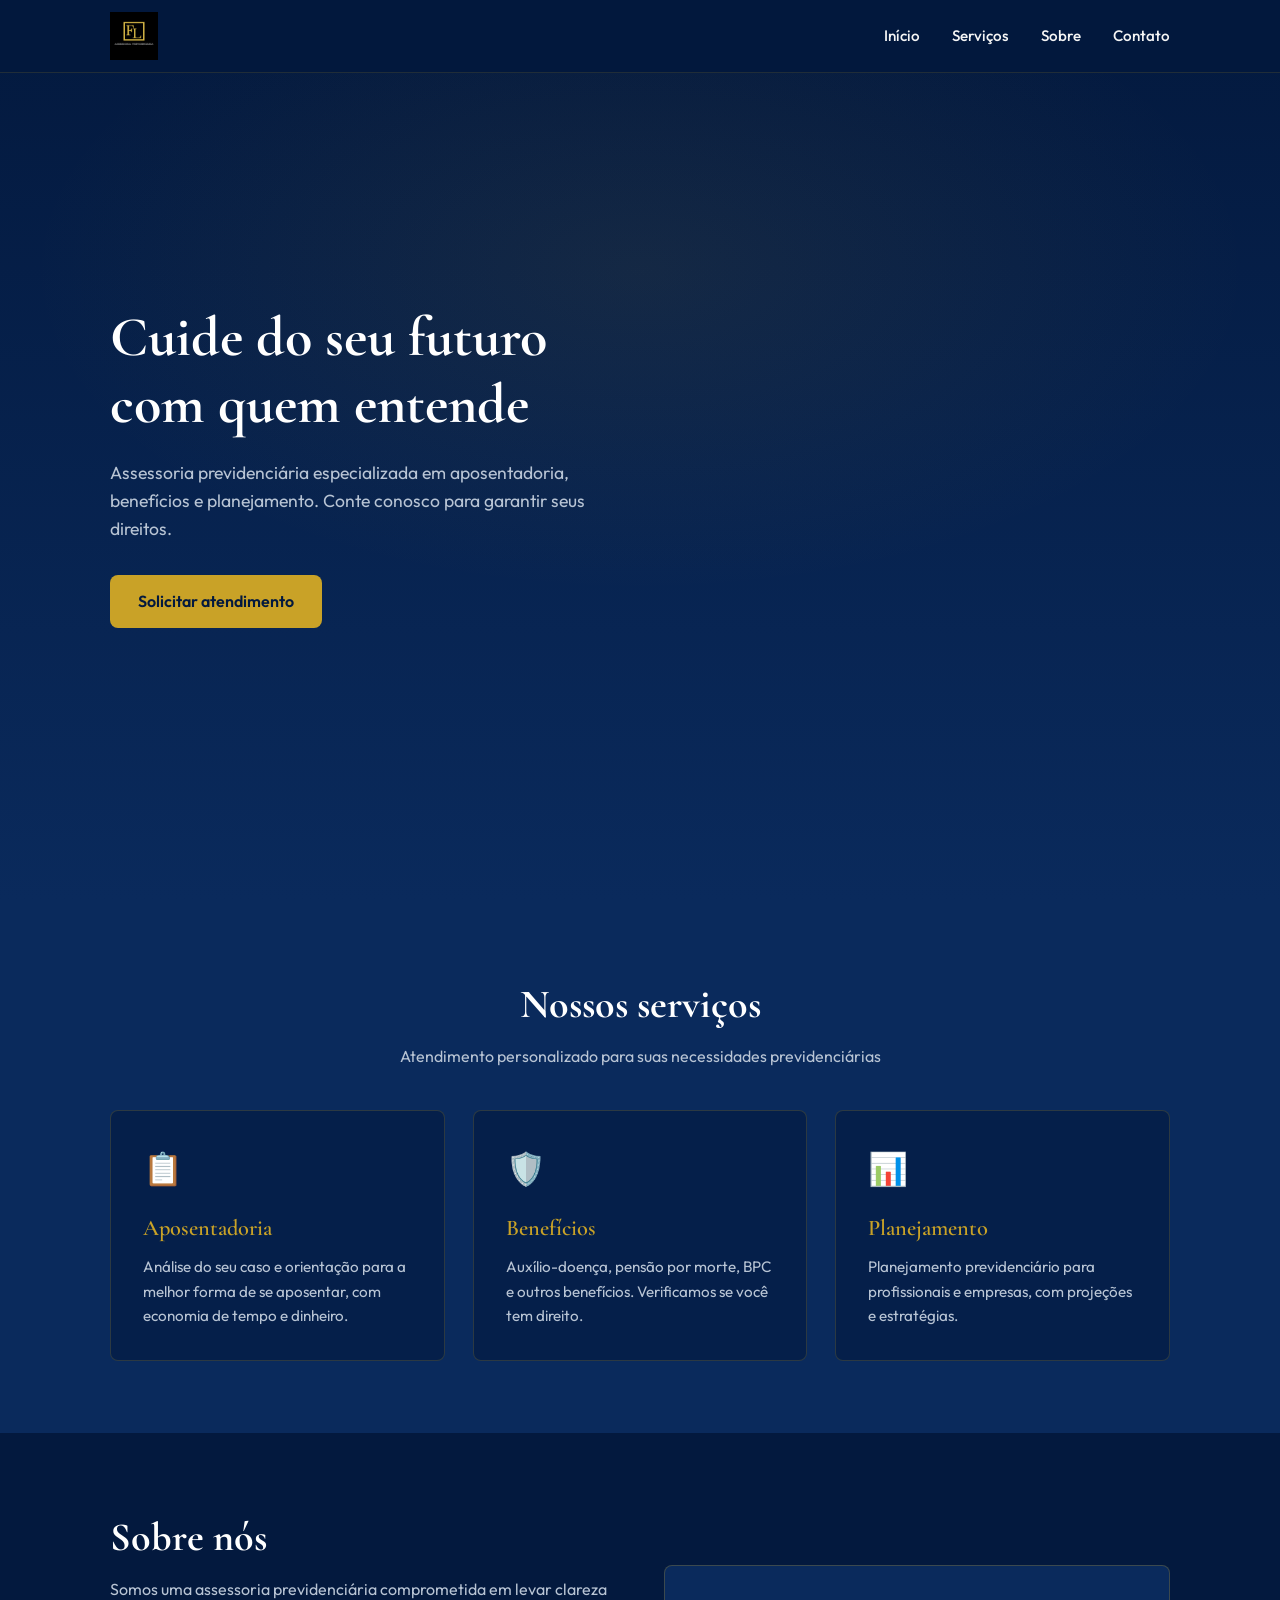
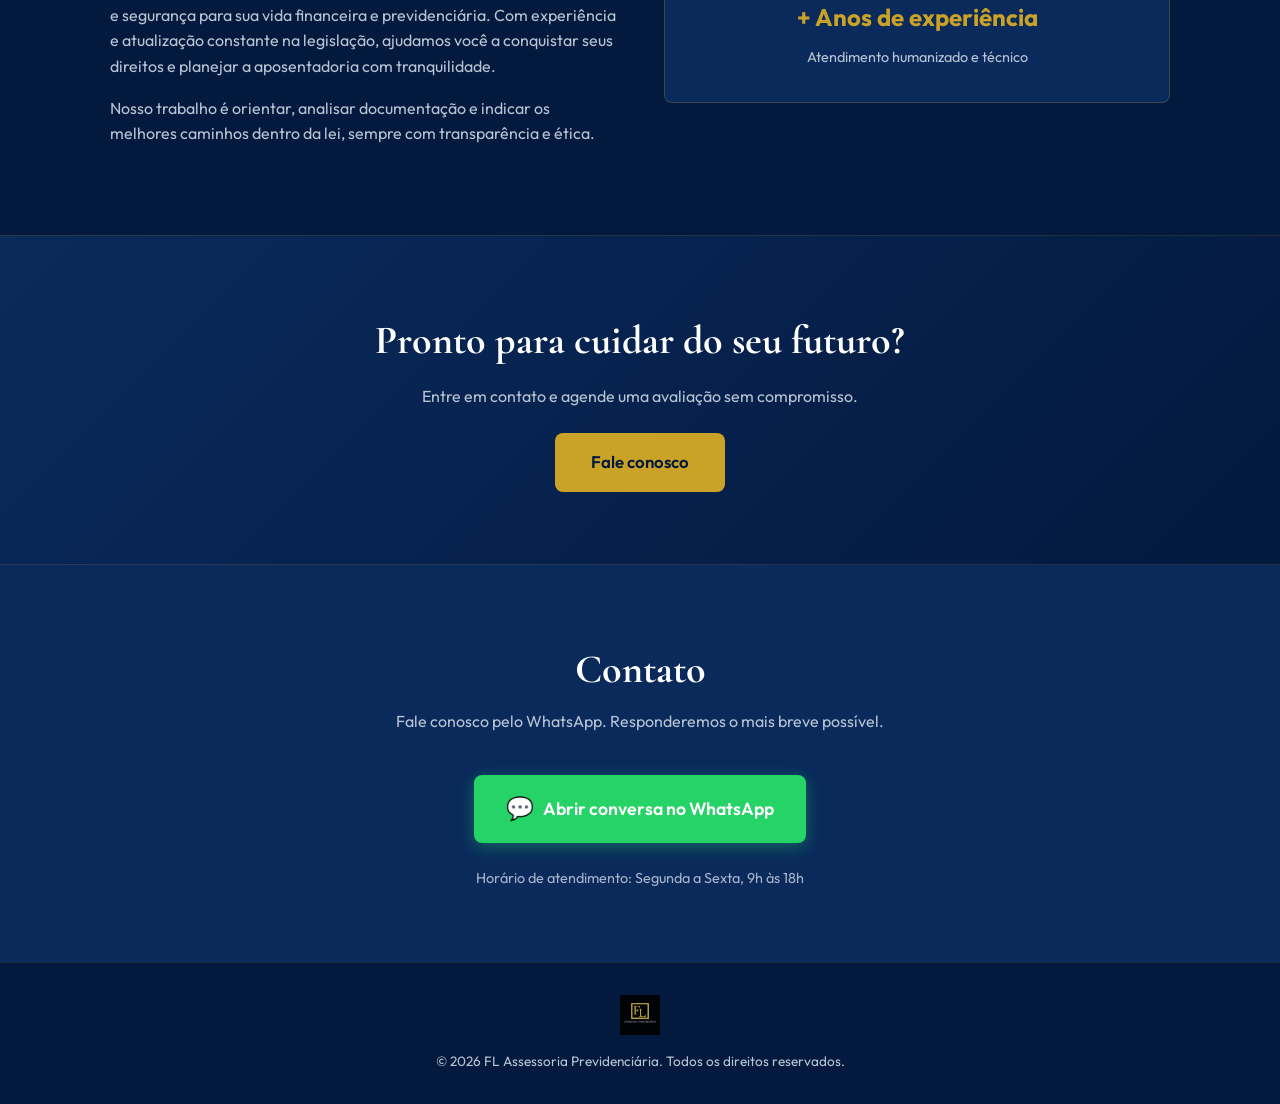
==== index.html @ 735f9020 "Adicionando o telefone" ====
<!DOCTYPE html>
<html lang="pt-BR">
<head>
  <meta charset="UTF-8">
  <meta name="viewport" content="width=device-width, initial-scale=1.0">
  <title>FL Assessoria Previdenciária | Sua segurança no futuro</title>
  <meta name="description" content="Assessoria previdenciária especializada. Aposentadoria, benefícios e planejamento para seu futuro.">
  <link rel="preconnect" href="https://fonts.googleapis.com">
  <link rel="preconnect" href="https://fonts.gstatic.com" crossorigin>
  <link href="https://fonts.googleapis.com/css2?family=Cormorant+Garamond:ital,wght@0,400;0,600;0,700;1,400&family=Outfit:wght@300;400;500;600&display=swap" rel="stylesheet">
  <link rel="stylesheet" href="styles.css">
</head>
<body>
  <header class="header">
    <div class="container header-inner">
      <a href="#" class="logo">
        <img src="assets/logo.png" alt="FL Assessoria Previdenciária" width="140" height="60">
      </a>
      <button class="menu-toggle" id="menuToggle" aria-label="Abrir menu">
        <span></span>
        <span></span>
        <span></span>
      </button>
      <nav class="nav" id="nav">
        <ul>
          <li><a href="#inicio">Início</a></li>
          <li><a href="#servicos">Serviços</a></li>
          <li><a href="#sobre">Sobre</a></li>
          <li><a href="#contato">Contato</a></li>
        </ul>
      </nav>
    </div>
  </header>

  <main>
    <section id="inicio" class="hero">
      <div class="hero-bg"></div>
      <div class="container hero-inner">
        <h1 class="hero-title">Cuide do seu futuro com quem entende</h1>
        <p class="hero-text">Assessoria previdenciária especializada em aposentadoria, benefícios e planejamento. Conte conosco para garantir seus direitos.</p>
        <a href="https://wa.me/5511916993650?text=Olá! Gostaria de mais informações sobre a assessoria previdenciária." class="btn btn-primary" target="_blank" rel="noopener noreferrer">Solicitar atendimento</a>
      </div>
    </section>

    <section id="servicos" class="section services">
      <div class="container">
        <h2 class="section-title">Nossos serviços</h2>
        <p class="section-subtitle">Atendimento personalizado para suas necessidades previdenciárias</p>
        <ul class="services-grid">
          <li class="service-card">
            <span class="service-icon">📋</span>
            <h3>Aposentadoria</h3>
            <p>Análise do seu caso e orientação para a melhor forma de se aposentar, com economia de tempo e dinheiro.</p>
          </li>
          <li class="service-card">
            <span class="service-icon">🛡️</span>
            <h3>Benefícios</h3>
            <p>Auxílio-doença, pensão por morte, BPC e outros benefícios. Verificamos se você tem direito.</p>
          </li>
          <li class="service-card">
            <span class="service-icon">📊</span>
            <h3>Planejamento</h3>
            <p>Planejamento previdenciário para profissionais e empresas, com projeções e estratégias.</p>
          </li>
        </ul>
      </div>
    </section>

    <section id="sobre" class="section about">
      <div class="container about-inner">
        <div class="about-content">
          <h2 class="section-title">Sobre nós</h2>
          <p>Somos uma assessoria previdenciária comprometida em levar clareza e segurança para sua vida financeira e previdenciária. Com experiência e atualização constante na legislação, ajudamos você a conquistar seus direitos e planejar a aposentadoria com tranquilidade.</p>
          <p>Nosso trabalho é orientar, analisar documentação e indicar os melhores caminhos dentro da lei, sempre com transparência e ética.</p>
        </div>
        <div class="about-visual">
          <div class="about-card">
            <strong>+ Anos de experiência</strong>
            <span>Atendimento humanizado e técnico</span>
          </div>
        </div>
      </div>
    </section>

    <section class="section cta">
      <div class="container">
        <h2 class="section-title cta-title">Pronto para cuidar do seu futuro?</h2>
        <p class="cta-text">Entre em contato e agende uma avaliação sem compromisso.</p>
        <a href="https://wa.me/5511916993650?text=Olá! Gostaria de mais informações sobre a assessoria previdenciária." class="btn btn-primary btn-large" target="_blank" rel="noopener noreferrer">Fale conosco</a>
      </div>
    </section>

    <section id="contato" class="section contact">
      <div class="container">
        <h2 class="section-title">Contato</h2>
        <p class="section-subtitle">Fale conosco pelo WhatsApp. Responderemos o mais breve possível.</p>
        <div class="contact-whatsapp">
          <a href="https://wa.me/5511916993650?text=Olá! Gostaria de mais informações sobre a assessoria previdenciária." class="btn btn-whatsapp" target="_blank" rel="noopener noreferrer">
            <span class="btn-whatsapp-icon">💬</span>
            Abrir conversa no WhatsApp
          </a>
          <p class="contact-note">Horário de atendimento: Segunda a Sexta, 9h às 18h</p>
        </div>
      </div>
    </section>
  </main>

  <footer class="footer">
    <div class="container">
      <div class="footer-logo">
        <img src="assets/logo.png" alt="FL Assessoria Previdenciária" width="100" height="44">
      </div>
      <p class="footer-copy">© 2026 FL Assessoria Previdenciária. Todos os direitos reservados.</p>
    </div>
  </footer>

  <script src="script.js"></script>
</body>
</html>
---- styles.css ----
/* ===== Variáveis e base ===== */
:root {
  --base: #03193E;
  --base-light: #0a2a5c;
  --accent: #c9a227;
  --accent-light: #e0b83d;
  --accent-dark: #a6851f;
  --text: #f5f5f5;
  --text-muted: #b8c4d4;
  --white: #ffffff;
  --radius: 8px;
  --shadow: 0 4px 24px rgba(0, 0, 0, 0.25);
  --transition: 0.25s ease;
}

*,
*::before,
*::after {
  box-sizing: border-box;
  margin: 0;
  padding: 0;
}

html {
  scroll-behavior: smooth;
}

body {
  font-family: 'Outfit', sans-serif;
  background-color: var(--base);
  color: var(--text);
  line-height: 1.6;
  min-height: 100vh;
  overflow-x: hidden;
}

img {
  max-width: 100%;
  height: auto;
  display: block;
}

a {
  color: var(--accent);
  text-decoration: none;
  transition: color var(--transition);
}

a:hover {
  color: var(--accent-light);
}

.container {
  width: 100%;
  max-width: 1100px;
  margin: 0 auto;
  padding: 0 1.25rem;
}

/* ===== Header ===== */
.header {
  position: fixed;
  top: 0;
  left: 0;
  right: 0;
  z-index: 100;
  background: rgba(3, 25, 62, 0.95);
  backdrop-filter: blur(10px);
  border-bottom: 1px solid rgba(201, 162, 39, 0.15);
  transition: background var(--transition);
}

.header-inner {
  display: flex;
  align-items: center;
  justify-content: space-between;
  min-height: 72px;
}

.logo img {
  height: 48px;
  width: auto;
}

.nav ul {
  list-style: none;
  display: flex;
  gap: 2rem;
}

.nav a {
  color: var(--text);
  font-weight: 500;
  font-size: 0.95rem;
}

.nav a:hover {
  color: var(--accent);
}

.menu-toggle {
  display: none;
  flex-direction: column;
  gap: 6px;
  background: none;
  border: none;
  cursor: pointer;
  padding: 8px;
  color: var(--text);
}

.menu-toggle span {
  width: 24px;
  height: 2px;
  background: currentColor;
  border-radius: 2px;
  transition: var(--transition);
}

/* ===== Hero ===== */
.hero {
  position: relative;
  min-height: 100vh;
  display: flex;
  align-items: center;
  padding: 6rem 0 4rem;
}

.hero-bg {
  position: absolute;
  inset: 0;
  background: radial-gradient(ellipse 80% 60% at 50% 30%, rgba(201, 162, 39, 0.08) 0%, transparent 60%),
              linear-gradient(180deg, var(--base) 0%, var(--base-light) 100%);
  pointer-events: none;
}

.hero-inner {
  position: relative;
  z-index: 1;
}

.hero-title {
  font-family: 'Cormorant Garamond', serif;
  font-size: clamp(2.25rem, 5vw, 3.5rem);
  font-weight: 700;
  line-height: 1.2;
  margin-bottom: 1.25rem;
  max-width: 18ch;
  color: var(--white);
}

.hero-text {
  font-size: 1.1rem;
  color: var(--text-muted);
  max-width: 42ch;
  margin-bottom: 2rem;
}

/* ===== Botões ===== */
.btn {
  display: inline-block;
  padding: 0.85rem 1.75rem;
  font-family: inherit;
  font-size: 1rem;
  font-weight: 600;
  text-align: center;
  border: none;
  border-radius: var(--radius);
  cursor: pointer;
  transition: background var(--transition), transform 0.15s ease;
}

.btn:hover {
  transform: translateY(-2px);
}

.btn-primary {
  background: var(--accent);
  color: var(--base);
}

.btn-primary:hover {
  background: var(--accent-light);
  color: var(--base);
}

.btn-large {
  padding: 1rem 2.25rem;
  font-size: 1.05rem;
}

/* ===== Seções genéricas ===== */
.section {
  padding: 4.5rem 0;
}

.section-title {
  font-family: 'Cormorant Garamond', serif;
  font-size: clamp(1.75rem, 3.5vw, 2.5rem);
  font-weight: 700;
  color: var(--white);
  margin-bottom: 0.5rem;
  text-align: center;
}

.section-subtitle {
  text-align: center;
  color: var(--text-muted);
  margin-bottom: 2.5rem;
  max-width: 50ch;
  margin-left: auto;
  margin-right: auto;
}

/* ===== Serviços ===== */
.services {
  background: var(--base-light);
}

.services-grid {
  list-style: none;
  display: grid;
  grid-template-columns: repeat(auto-fit, minmax(280px, 1fr));
  gap: 1.75rem;
}

.service-card {
  background: rgba(3, 25, 62, 0.6);
  border: 1px solid rgba(201, 162, 39, 0.2);
  border-radius: var(--radius);
  padding: 2rem;
  transition: border-color var(--transition), box-shadow var(--transition);
}

.service-card:hover {
  border-color: rgba(201, 162, 39, 0.45);
  box-shadow: var(--shadow);
}

.service-icon {
  font-size: 2rem;
  display: block;
  margin-bottom: 1rem;
}

.service-card h3 {
  font-family: 'Cormorant Garamond', serif;
  font-size: 1.4rem;
  font-weight: 600;
  color: var(--accent);
  margin-bottom: 0.6rem;
}

.service-card p {
  color: var(--text-muted);
  font-size: 0.95rem;
}

/* ===== Sobre ===== */
.about {
  background: var(--base);
}

.about-inner {
  display: grid;
  grid-template-columns: 1fr 1fr;
  gap: 3rem;
  align-items: center;
}

.about-content .section-title {
  text-align: left;
}

.about-content p {
  color: var(--text-muted);
  margin-bottom: 1rem;
}

.about-card {
  background: var(--base-light);
  border: 1px solid rgba(201, 162, 39, 0.25);
  border-radius: var(--radius);
  padding: 2rem;
  text-align: center;
}

.about-card strong {
  display: block;
  font-size: 1.5rem;
  color: var(--accent);
  margin-bottom: 0.5rem;
}

.about-card span {
  color: var(--text-muted);
  font-size: 0.9rem;
}

/* ===== CTA ===== */
.cta {
  background: linear-gradient(135deg, var(--base-light) 0%, var(--base) 100%);
  border-top: 1px solid rgba(201, 162, 39, 0.15);
  border-bottom: 1px solid rgba(201, 162, 39, 0.15);
}

.cta-title {
  margin-bottom: 0.75rem;
}

.cta-text {
  color: var(--text-muted);
  text-align: center;
  margin-bottom: 1.5rem;
}

.cta .btn {
  display: block;
  margin: 0 auto;
  width: fit-content;
}

/* ===== Contato ===== */
.contact {
  background: var(--base-light);
}

.contact-whatsapp {
  text-align: center;
  max-width: 420px;
  margin: 0 auto;
}

.btn-whatsapp {
  display: inline-flex;
  align-items: center;
  justify-content: center;
  gap: 0.6rem;
  background: #25d366;
  color: #fff !important;
  padding: 1rem 2rem;
  font-size: 1.1rem;
  border-radius: var(--radius);
  box-shadow: 0 4px 16px rgba(37, 211, 102, 0.35);
  transition: background var(--transition), transform 0.15s ease, box-shadow var(--transition);
}

.btn-whatsapp:hover {
  background: #20bd5a;
  transform: translateY(-2px);
  box-shadow: 0 6px 24px rgba(37, 211, 102, 0.4);
  color: #fff;
}

.btn-whatsapp-icon {
  font-size: 1.4rem;
}

.contact-note {
  font-size: 0.9rem;
  color: var(--text-muted);
  margin-top: 1.5rem;
  opacity: 0.9;
}

/* ===== Footer ===== */
.footer {
  background: var(--base);
  padding: 2rem 0;
  border-top: 1px solid rgba(201, 162, 39, 0.15);
  text-align: center;
}

.footer-logo img {
  height: 40px;
  width: auto;
  margin: 0 auto 1rem;
  opacity: 0.9;
}

.footer-copy {
  font-size: 0.85rem;
  color: var(--text-muted);
}

/* ===== Responsivo ===== */
@media (max-width: 768px) {
  .menu-toggle {
    display: flex;
  }

  .nav {
    position: fixed;
    top: 72px;
    left: 0;
    right: 0;
    background: rgba(3, 25, 62, 0.98);
    border-bottom: 1px solid rgba(201, 162, 39, 0.2);
    padding: 1.5rem;
    transform: translateY(-100%);
    opacity: 0;
    visibility: hidden;
    transition: transform var(--transition), opacity var(--transition), visibility var(--transition);
  }

  .nav.is-open {
    transform: translateY(0);
    opacity: 1;
    visibility: visible;
  }

  .nav ul {
    flex-direction: column;
    gap: 0;
  }

  .nav li {
    border-bottom: 1px solid rgba(255, 255, 255, 0.06);
  }

  .nav a {
    display: block;
    padding: 1rem 0;
  }

  .about-inner {
    grid-template-columns: 1fr;
  }

  .about-content .section-title {
    text-align: center;
  }
}

@media (max-width: 480px) {
  .hero {
    padding: 5rem 0 3rem;
  }

  .section {
    padding: 3rem 0;
  }

  .services-grid {
    grid-template-columns: 1fr;
  }
}
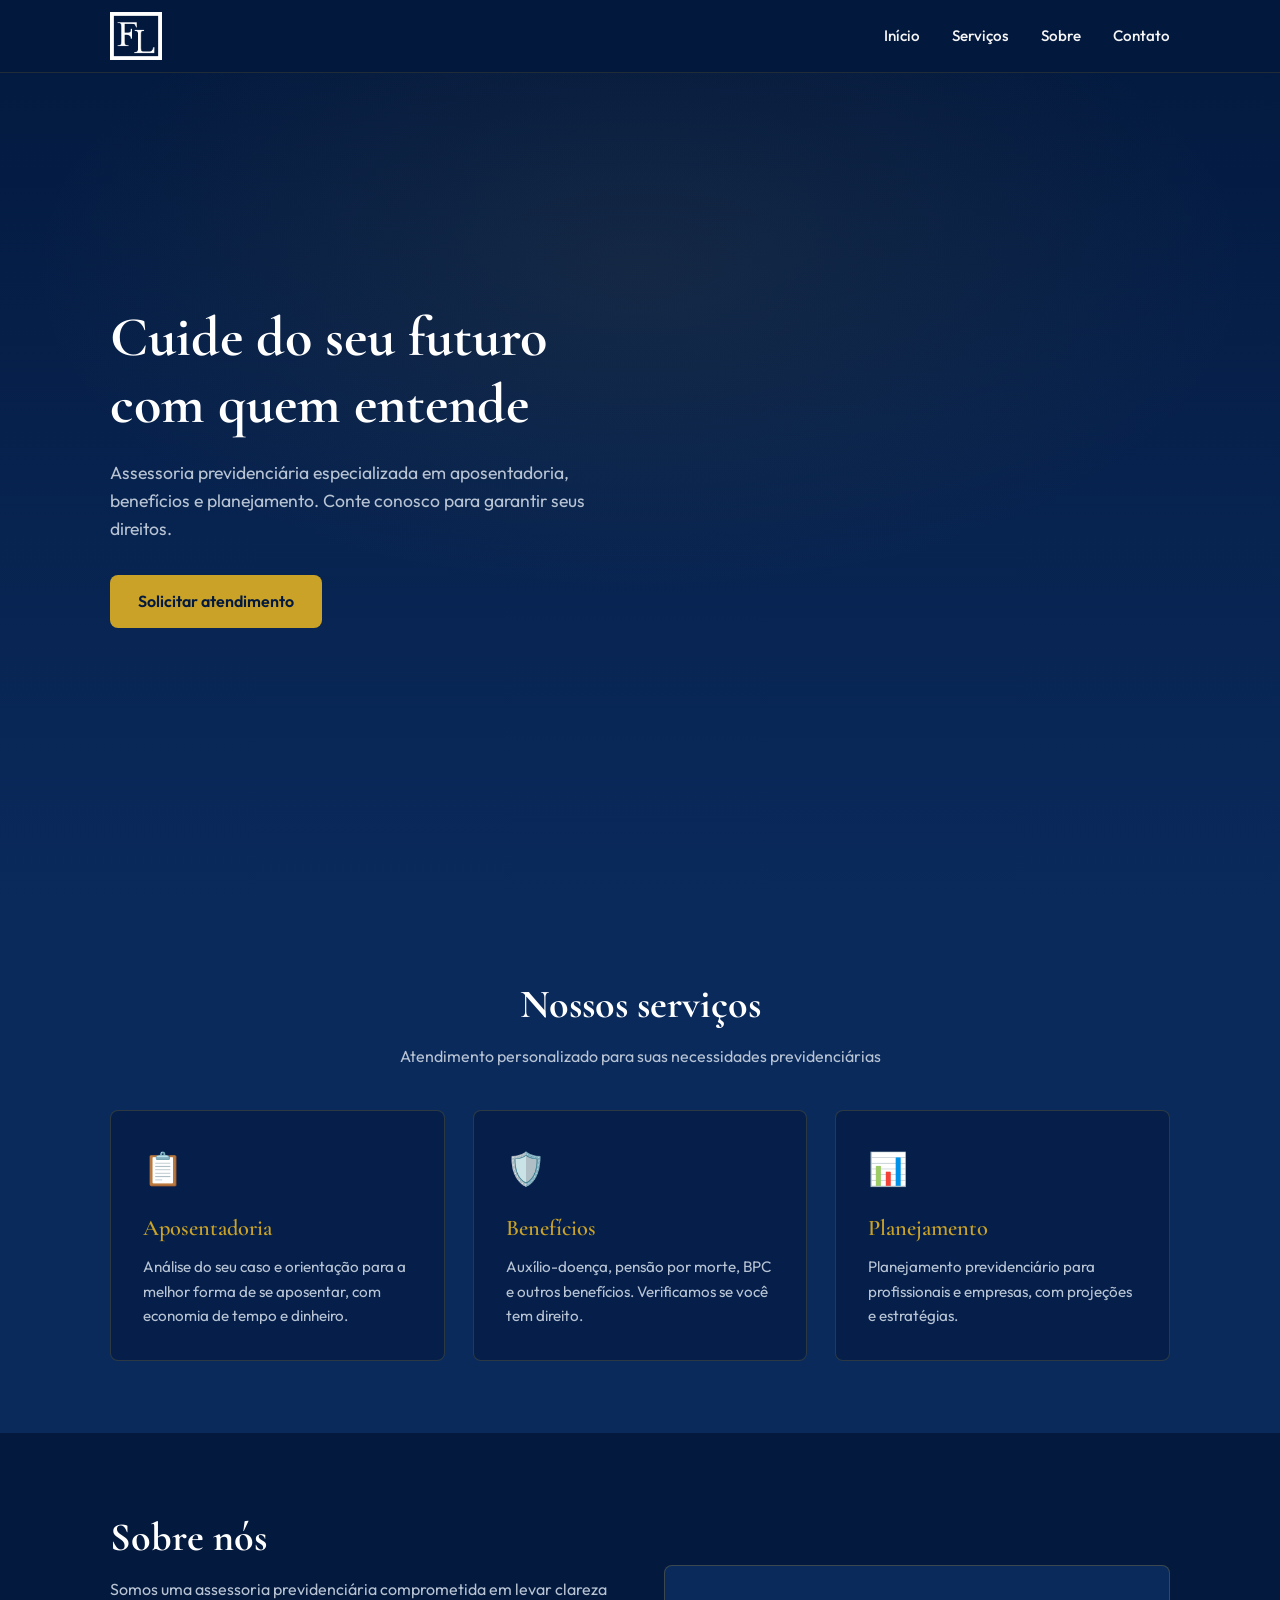
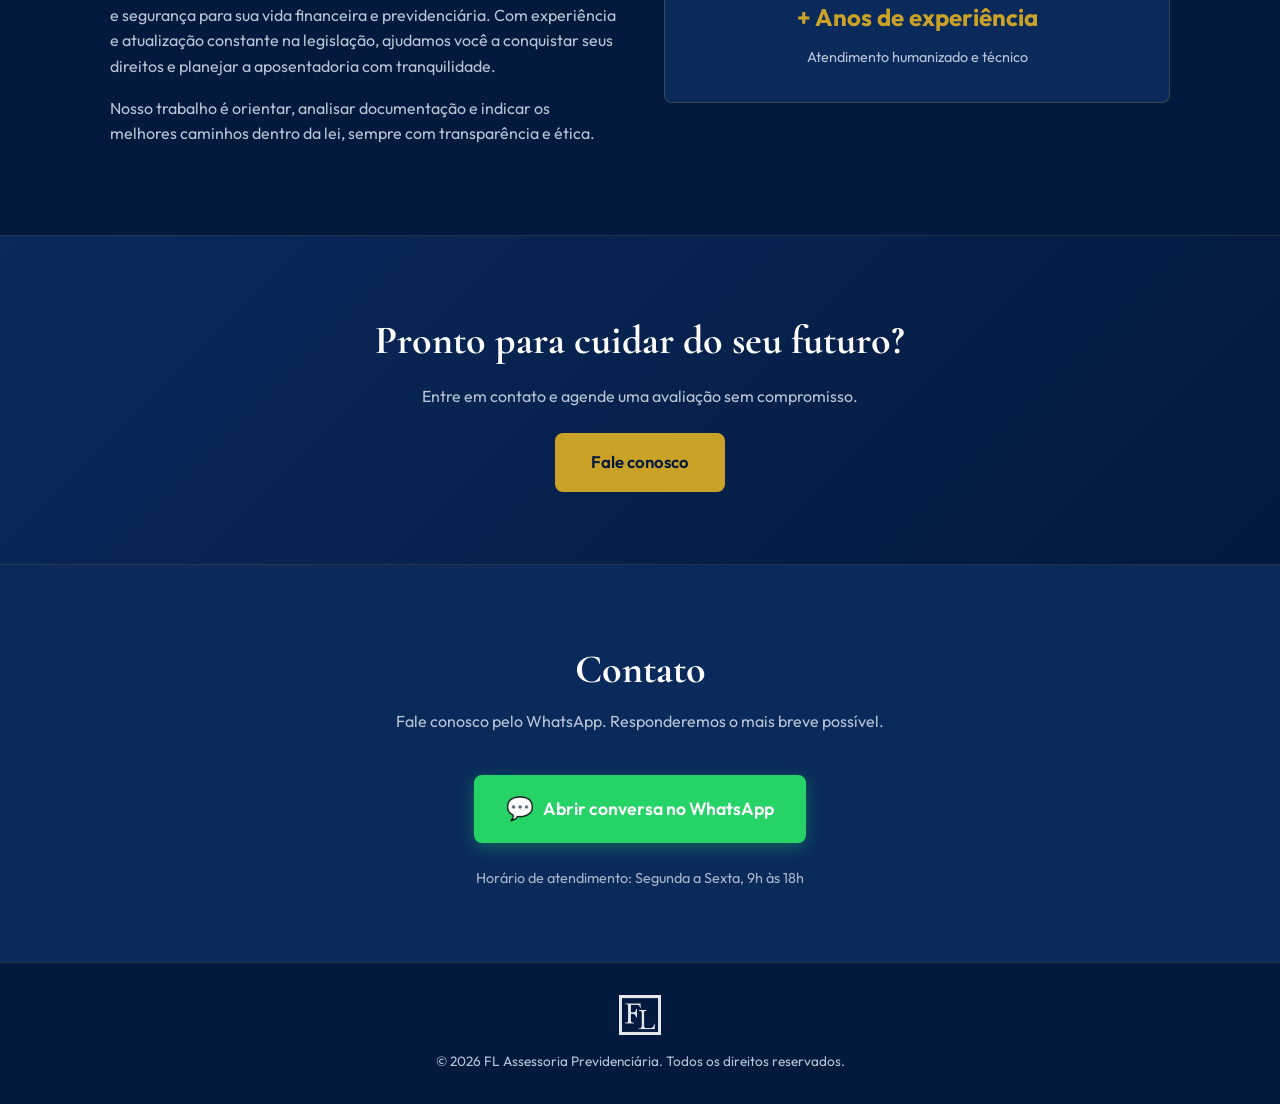
==== commit 8b432995: "Ajuste nome logo" ====
--- a/index.html
+++ b/index.html
@@ -14,7 +14,7 @@
   <header class="header">
     <div class="container header-inner">
       <a href="#" class="logo">
-        <img src="assets/logo.png" alt="FL Assessoria Previdenciária" width="140" height="60">
+        <img src="assets/logo_branca.png" alt="FL Assessoria Previdenciária" width="140" height="60">
       </a>
       <button class="menu-toggle" id="menuToggle" aria-label="Abrir menu">
         <span></span>
@@ -108,7 +108,7 @@
   <footer class="footer">
     <div class="container">
       <div class="footer-logo">
-        <img src="assets/logo.png" alt="FL Assessoria Previdenciária" width="100" height="44">
+        <img src="assets/logo_branca.png" alt="FL Assessoria Previdenciária" width="100" height="44">
       </div>
       <p class="footer-copy">© 2026 FL Assessoria Previdenciária. Todos os direitos reservados.</p>
     </div>
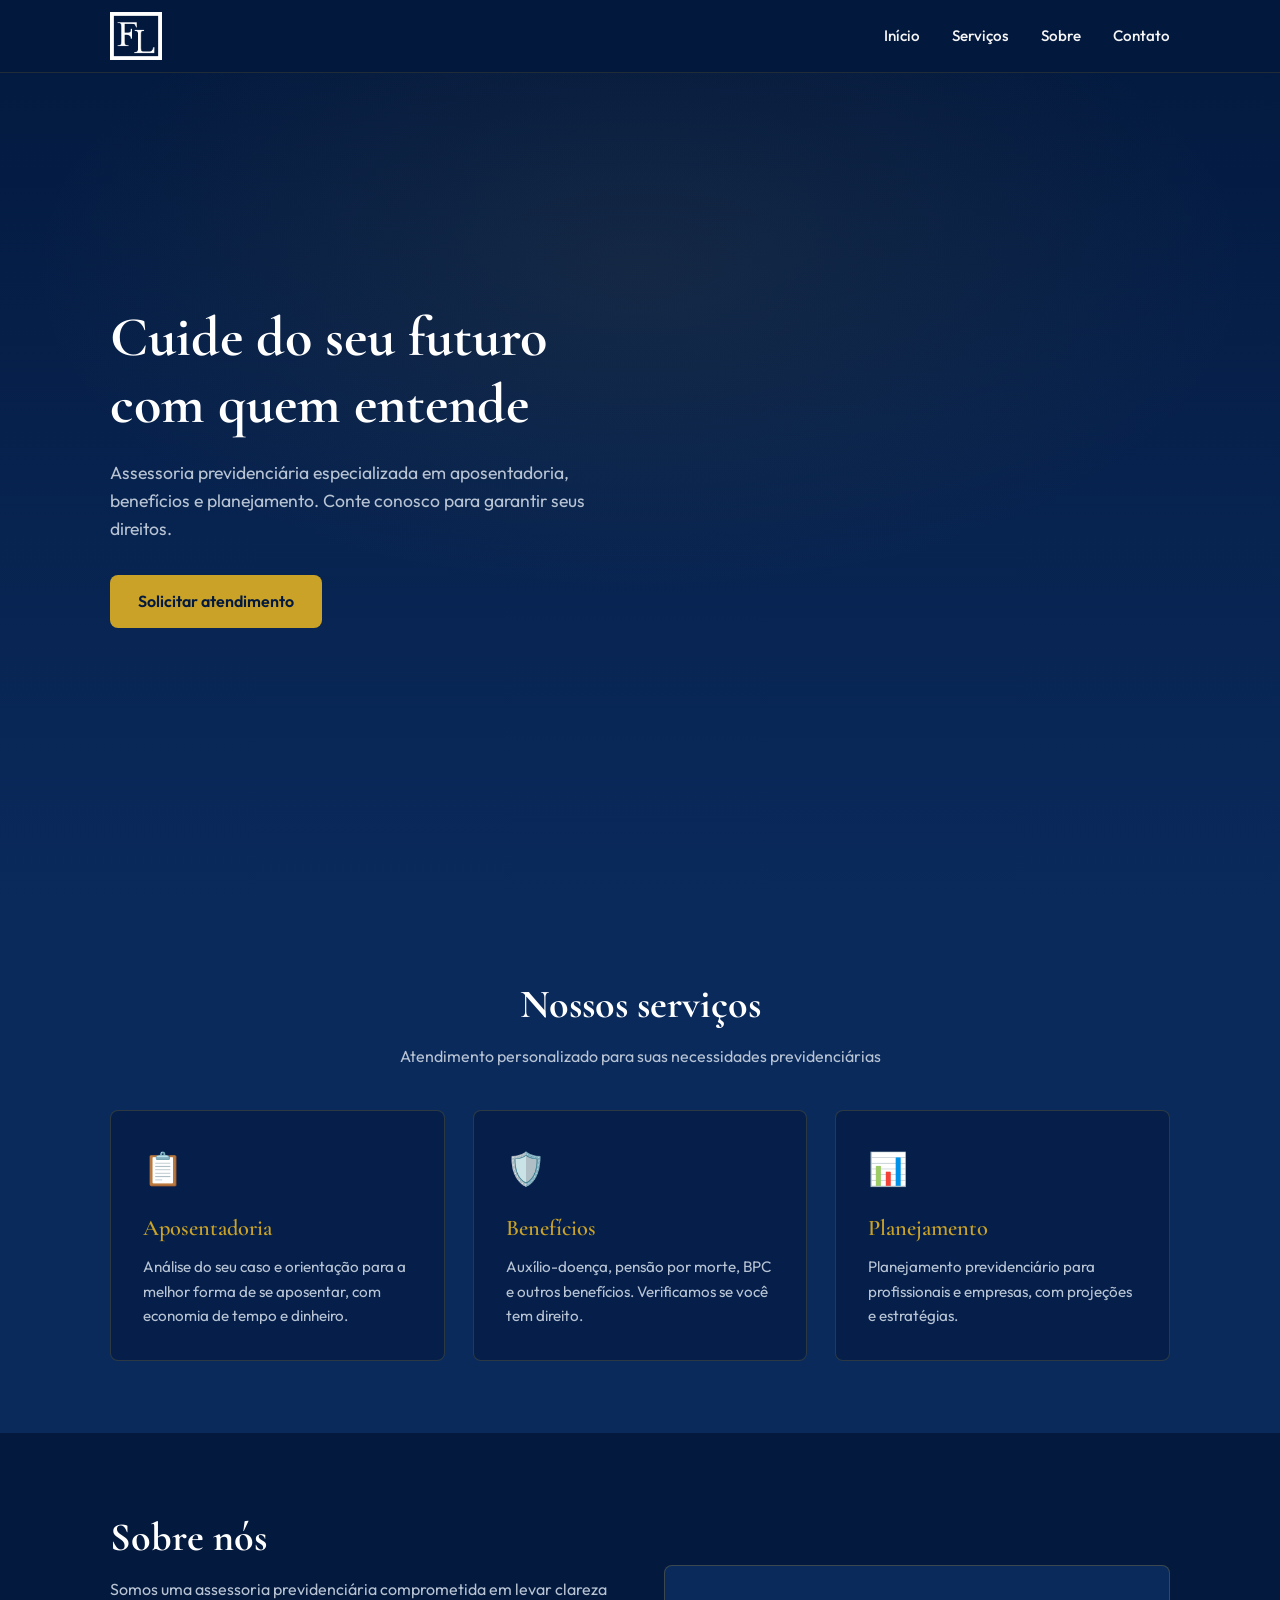
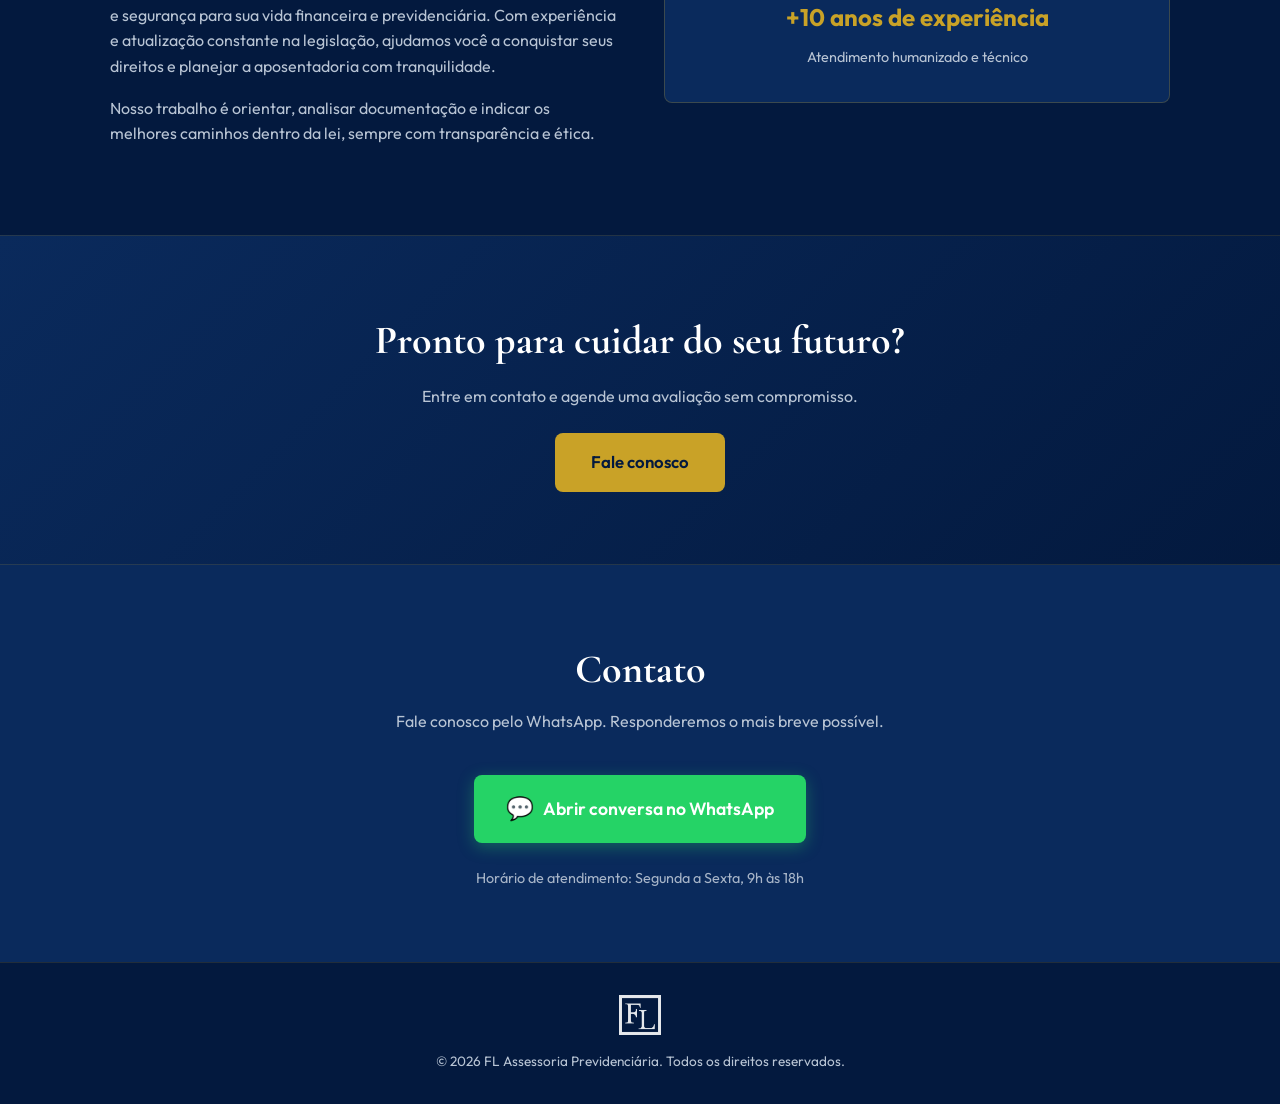
==== commit 078d52e7: "Ajuste anos de experiência" ====
--- a/index.html
+++ b/index.html
@@ -75,7 +75,7 @@
         </div>
         <div class="about-visual">
           <div class="about-card">
-            <strong>+ Anos de experiência</strong>
+            <strong>+10 anos de experiência</strong>
             <span>Atendimento humanizado e técnico</span>
           </div>
         </div>
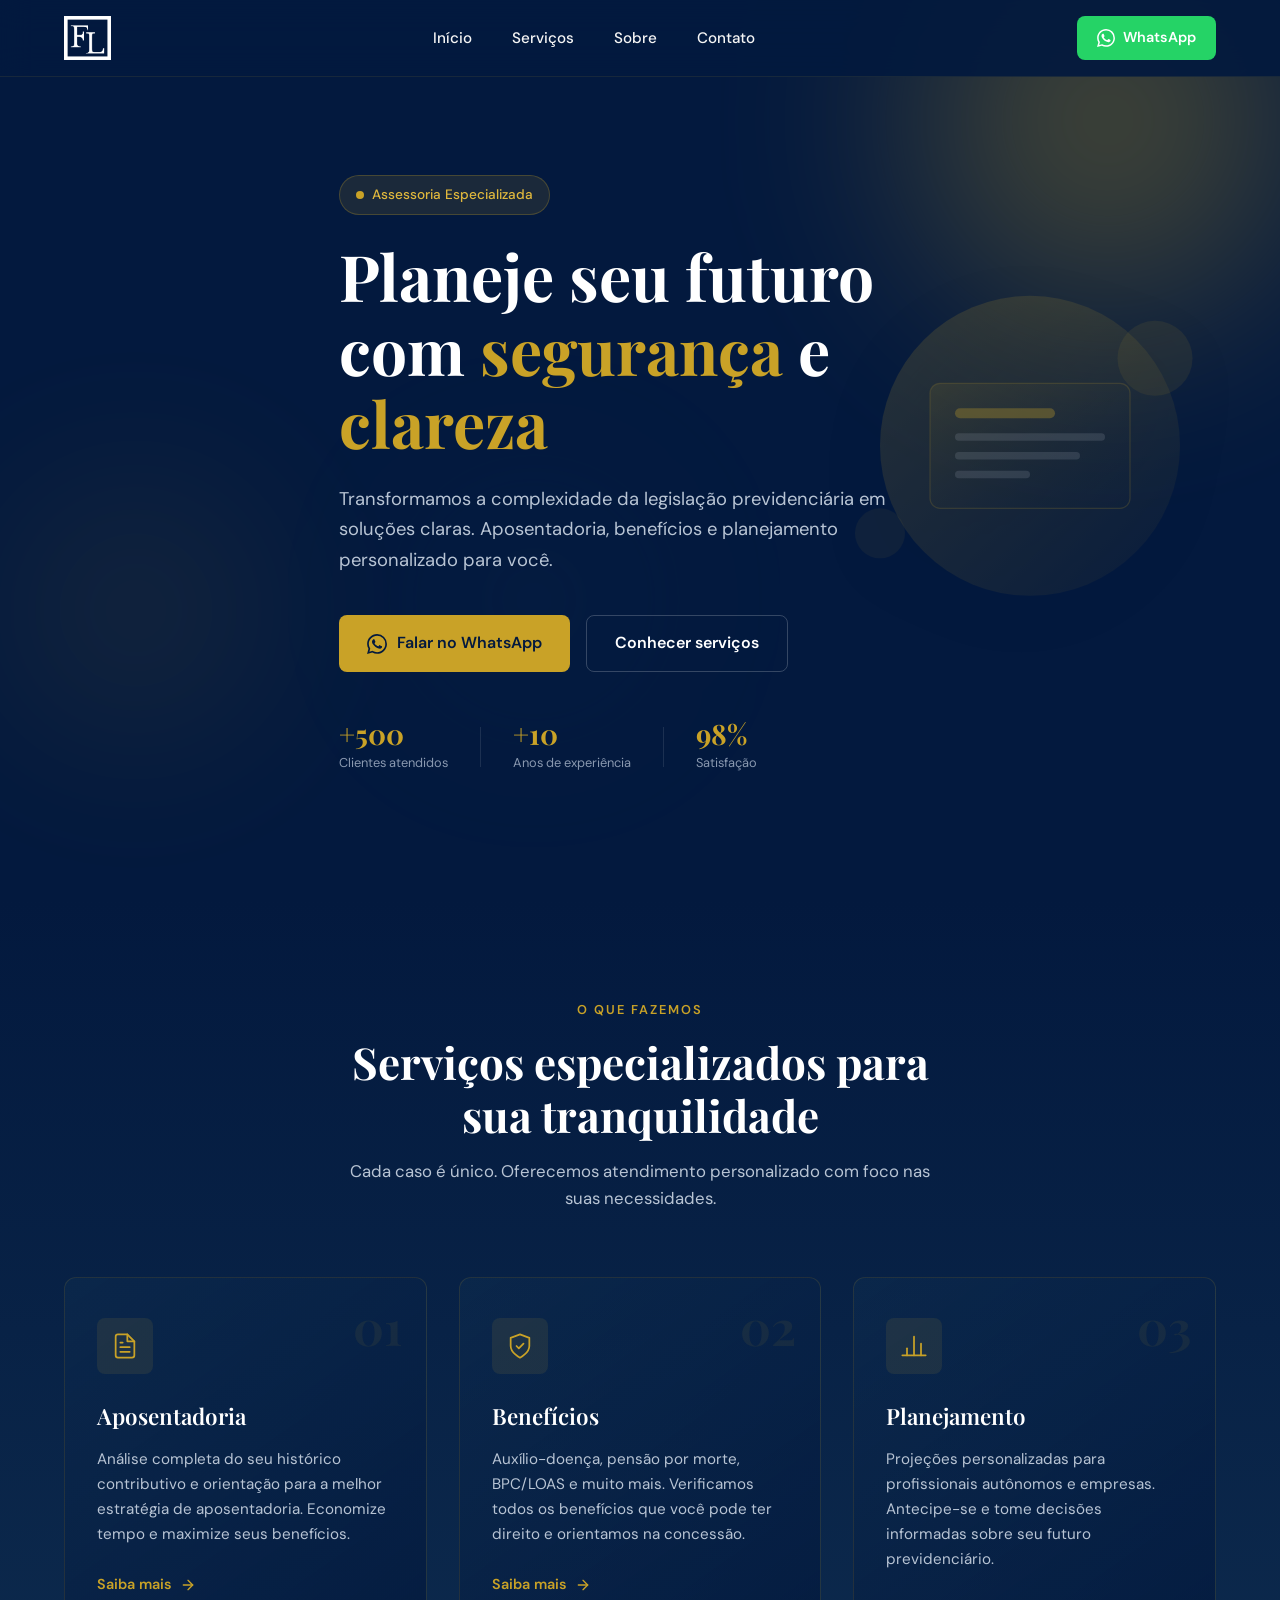
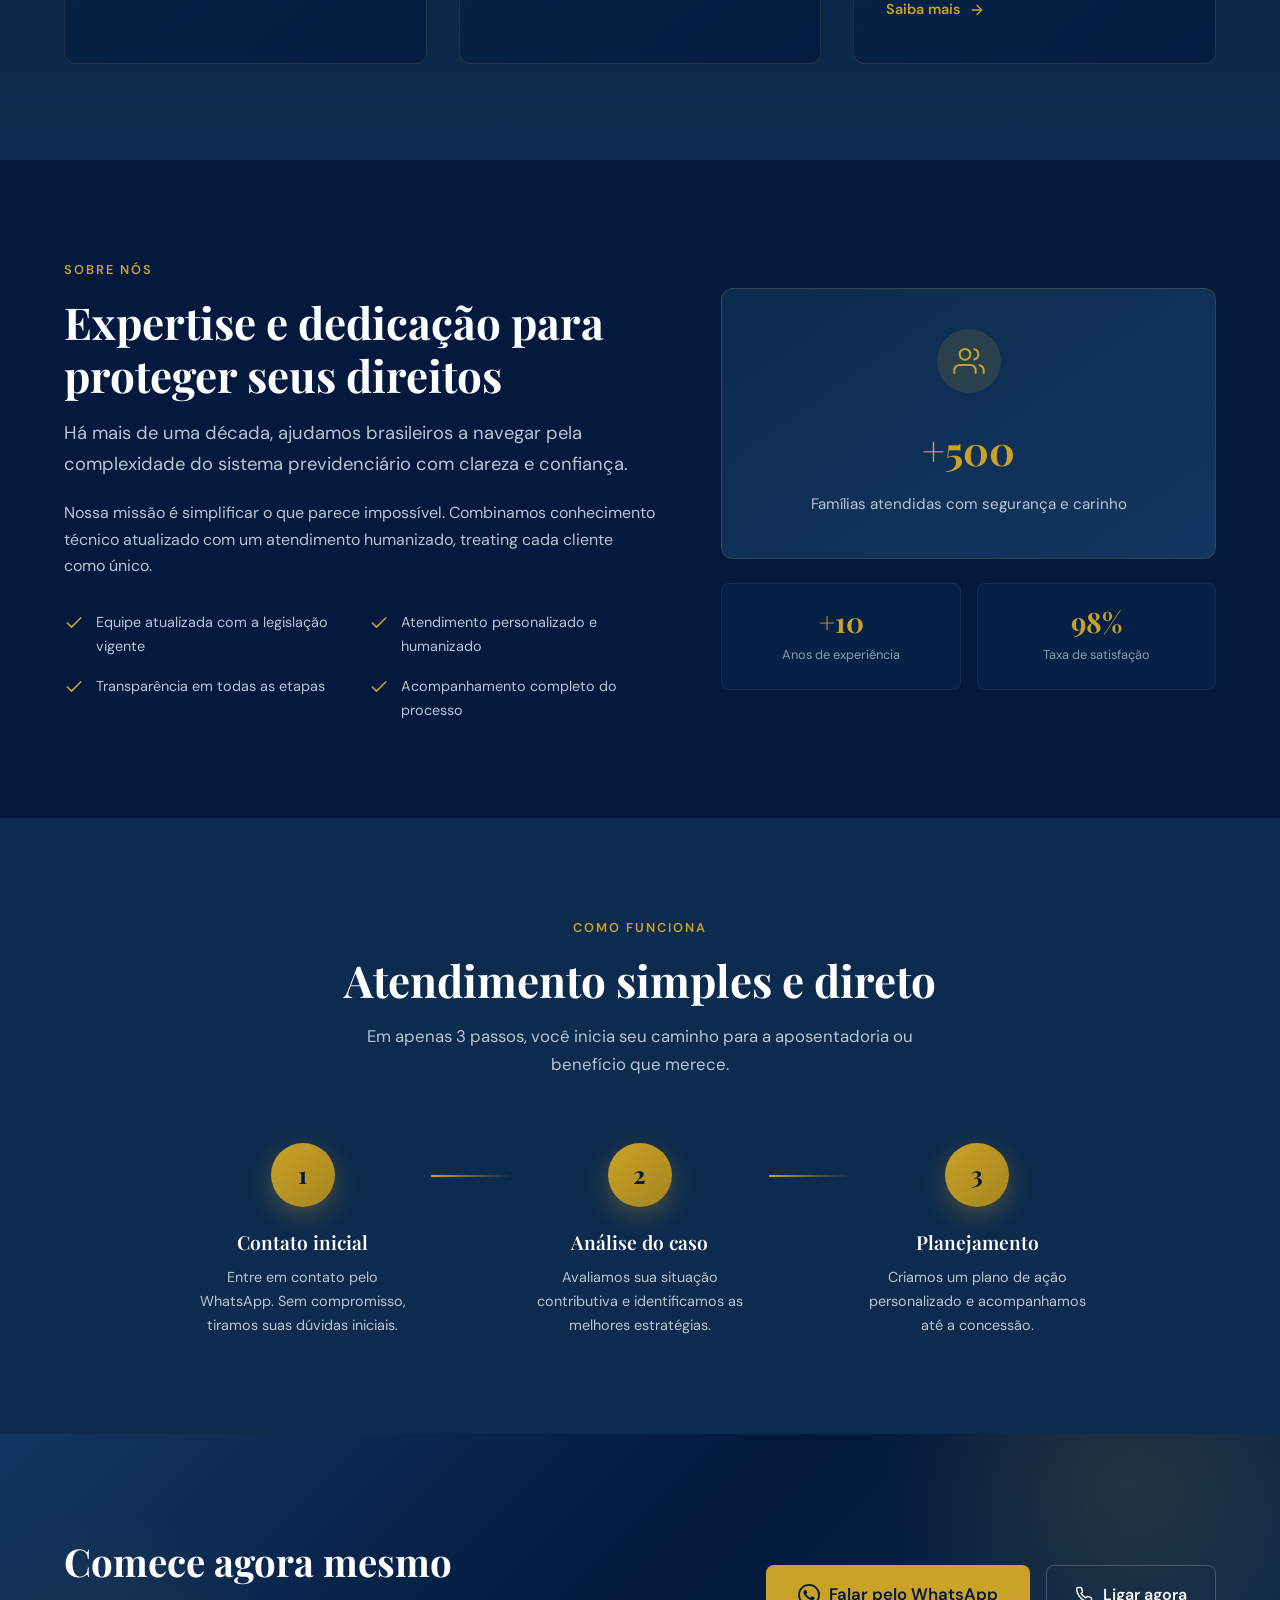
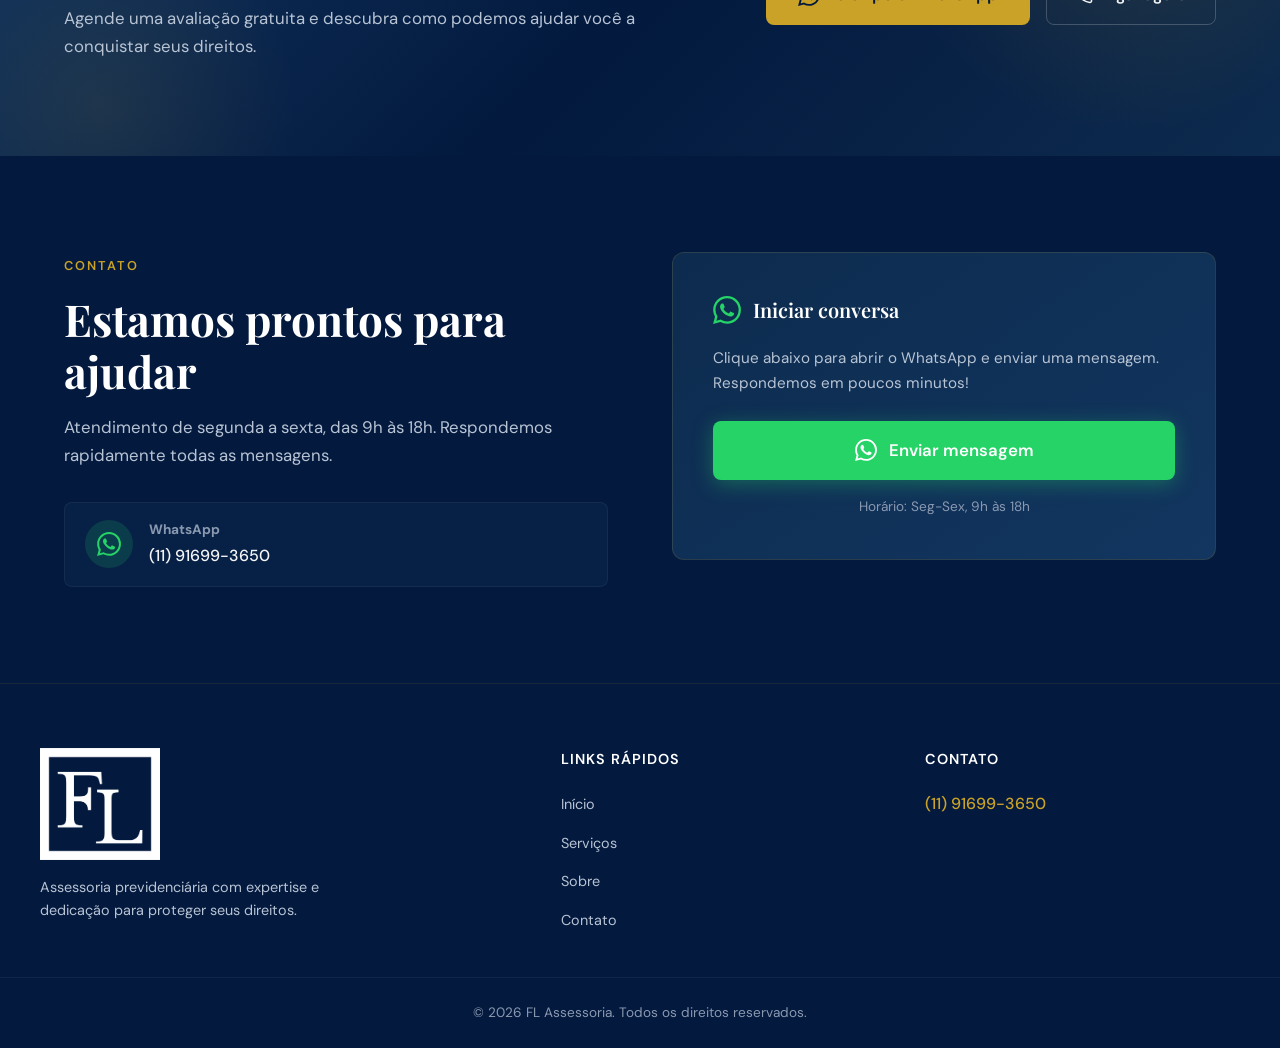
==== commit 74f2e2fa: "Subindo nova versão do layout" ====
--- a/index.html
+++ b/index.html
@@ -3,18 +3,18 @@
 <head>
   <meta charset="UTF-8">
   <meta name="viewport" content="width=device-width, initial-scale=1.0">
-  <title>FL Assessoria Previdenciária | Sua segurança no futuro</title>
+  <title>FL Assessoria | Planejamento e Benefícios</title>
   <meta name="description" content="Assessoria previdenciária especializada. Aposentadoria, benefícios e planejamento para seu futuro.">
   <link rel="preconnect" href="https://fonts.googleapis.com">
   <link rel="preconnect" href="https://fonts.gstatic.com" crossorigin>
-  <link href="https://fonts.googleapis.com/css2?family=Cormorant+Garamond:ital,wght@0,400;0,600;0,700;1,400&family=Outfit:wght@300;400;500;600&display=swap" rel="stylesheet">
+  <link href="https://fonts.googleapis.com/css2?family=DM+Sans:wght@400;500;600;700&family=Playfair+Display:wght@600;700&display=swap" rel="stylesheet">
   <link rel="stylesheet" href="styles.css">
 </head>
 <body>
   <header class="header">
     <div class="container header-inner">
       <a href="#" class="logo">
-        <img src="assets/logo_branca.png" alt="FL Assessoria Previdenciária" width="140" height="60">
+        <img src="../assets/logo_branca.png" alt="FL Assessoria" width="130" height="54">
       </a>
       <button class="menu-toggle" id="menuToggle" aria-label="Abrir menu">
         <span></span>
@@ -29,88 +29,312 @@
           <li><a href="#contato">Contato</a></li>
         </ul>
       </nav>
+      <a href="https://wa.me/5511916993650?text=Olá! Gostaria de mais informações." class="btn-header" target="_blank" rel="noopener noreferrer">
+        <svg width="18" height="18" viewBox="0 0 24 24" fill="currentColor"><path d="M17.472 14.382c-.297-.149-1.758-.867-2.03-.967-.273-.099-.471-.148-.67.15-.197.297-.767.966-.94 1.164-.173.199-.347.223-.644.075-.297-.15-1.255-.463-2.39-1.475-.883-.788-1.48-1.761-1.653-2.059-.173-.297-.018-.458.13-.606.134-.133.298-.347.446-.52.149-.174.198-.298.298-.497.099-.198.05-.371-.025-.52-.075-.149-.669-1.612-.916-2.207-.242-.579-.487-.5-.669-.51-.173-.008-.371-.01-.57-.01-.198 0-.52.074-.792.372-.272.297-1.04 1.016-1.04 2.479 0 1.462 1.065 2.875 1.213 3.074.149.198 2.096 3.2 5.077 4.487.709.306 1.262.489 1.694.625.712.227 1.36.195 1.871.118.571-.085 1.758-.719 2.006-1.413.248-.694.248-1.289.173-1.413-.074-.124-.272-.198-.57-.347m-5.421 7.403h-.004a9.87 9.87 0 01-5.031-1.378l-.361-.214-3.741.982.998-3.648-.235-.374a9.86 9.86 0 01-1.51-5.26c.001-5.45 4.436-9.884 9.888-9.884 2.64 0 5.122 1.03 6.988 2.898a9.825 9.825 0 012.893 6.994c-.003 5.45-4.437 9.884-9.885 9.884m8.413-18.297A11.815 11.815 0 0012.05 0C5.495 0 .16 5.335.157 11.892c0 2.096.547 4.142 1.588 5.945L.057 24l6.305-1.654a11.882 11.882 0 005.683 1.448h.005c6.554 0 11.89-5.335 11.893-11.893a11.821 11.821 0 00-3.48-8.413z"/></svg>
+        WhatsApp
+      </a>
     </div>
   </header>
 
   <main>
     <section id="inicio" class="hero">
-      <div class="hero-bg"></div>
+      <div class="hero-bg">
+        <div class="hero-shape hero-shape-1"></div>
+        <div class="hero-shape hero-shape-2"></div>
+        <div class="hero-shape hero-shape-3"></div>
+      </div>
       <div class="container hero-inner">
-        <h1 class="hero-title">Cuide do seu futuro com quem entende</h1>
-        <p class="hero-text">Assessoria previdenciária especializada em aposentadoria, benefícios e planejamento. Conte conosco para garantir seus direitos.</p>
-        <a href="https://wa.me/5511916993650?text=Olá! Gostaria de mais informações sobre a assessoria previdenciária." class="btn btn-primary" target="_blank" rel="noopener noreferrer">Solicitar atendimento</a>
+        <div class="hero-badge">
+          <span class="badge-dot"></span>
+          Assessoria Especializada
+        </div>
+        <h1 class="hero-title">Planeje seu futuro com <span class="highlight">segurança</span> e <span class="highlight">clareza</span></h1>
+        <p class="hero-text">Transformamos a complexidade da legislação previdenciária em soluções claras. Aposentadoria, benefícios e planejamento personalizado para você.</p>
+        <div class="hero-actions">
+          <a href="https://wa.me/5511916993650?text=Olá! Gostaria de mais informações sobre a assessoria." class="btn btn-primary" target="_blank" rel="noopener noreferrer">
+            <svg width="20" height="20" viewBox="0 0 24 24" fill="currentColor"><path d="M17.472 14.382c-.297-.149-1.758-.867-2.03-.967-.273-.099-.471-.148-.67.15-.197.297-.767.966-.94 1.164-.173.199-.347.223-.644.075-.297-.15-1.255-.463-2.39-1.475-.883-.788-1.48-1.761-1.653-2.059-.173-.297-.018-.458.13-.606.134-.133.298-.347.446-.52.149-.174.198-.298.298-.497.099-.198.05-.371-.025-.52-.075-.149-.669-1.612-.916-2.207-.242-.579-.487-.5-.669-.51-.173-.008-.371-.01-.57-.01-.198 0-.52.074-.792.372-.272.297-1.04 1.016-1.04 2.479 0 1.462 1.065 2.875 1.213 3.074.149.198 2.096 3.2 5.077 4.487.709.306 1.262.489 1.694.625.712.227 1.36.195 1.871.118.571-.085 1.758-.719 2.006-1.413.248-.694.248-1.289.173-1.413-.074-.124-.272-.198-.57-.347m-5.421 7.403h-.004a9.87 9.87 0 01-5.031-1.378l-.361-.214-3.741.982.998-3.648-.235-.374a9.86 9.86 0 01-1.51-5.26c.001-5.45 4.436-9.884 9.888-9.884 2.64 0 5.122 1.03 6.988 2.898a9.825 9.825 0 012.893 6.994c-.003 5.45-4.437 9.884-9.885 9.884m8.413-18.297A11.815 11.815 0 0012.05 0C5.495 0 .16 5.335.157 11.892c0 2.096.547 4.142 1.588 5.945L.057 24l6.305-1.654a11.882 11.882 0 005.683 1.448h.005c6.554 0 11.89-5.335 11.893-11.893a11.821 11.821 0 00-3.48-8.413z"/></svg>
+            Falar no WhatsApp
+          </a>
+          <a href="#servicos" class="btn btn-secondary">Conhecer serviços</a>
+        </div>
+        <div class="hero-trust">
+          <div class="trust-item">
+            <span class="trust-number">+500</span>
+            <span class="trust-label">Clientes atendidos</span>
+          </div>
+          <div class="trust-divider"></div>
+          <div class="trust-item">
+            <span class="trust-number">+10</span>
+            <span class="trust-label">Anos de experiência</span>
+          </div>
+          <div class="trust-divider"></div>
+          <div class="trust-item">
+            <span class="trust-number">98%</span>
+            <span class="trust-label">Satisfação</span>
+          </div>
+        </div>
+      </div>
+      <div class="hero-image">
+        <div class="hero-image-wrapper">
+          <svg viewBox="0 0 400 300" class="hero-illustration">
+            <defs>
+              <linearGradient id="grad1" x1="0%" y1="0%" x2="100%" y2="100%">
+                <stop offset="0%" style="stop-color:#c9a227;stop-opacity:0.3" />
+                <stop offset="100%" style="stop-color:#c9a227;stop-opacity:0.05" />
+              </linearGradient>
+              <linearGradient id="grad2" x1="0%" y1="0%" x2="100%" y2="100%">
+                <stop offset="0%" style="stop-color:#c9a227;stop-opacity:0.2" />
+                <stop offset="100%" style="stop-color:#03193E;stop-opacity:0" />
+              </linearGradient>
+            </defs>
+            <circle cx="200" cy="150" r="120" fill="url(#grad1)"/>
+            <rect x="120" y="100" width="160" height="100" rx="8" fill="url(#grad2)" stroke="#c9a227" stroke-width="1" stroke-opacity="0.3"/>
+            <rect x="140" y="120" width="80" height="8" rx="4" fill="#c9a227" fill-opacity="0.6"/>
+            <rect x="140" y="140" width="120" height="6" rx="3" fill="#f5f5f5" fill-opacity="0.2"/>
+            <rect x="140" y="155" width="100" height="6" rx="3" fill="#f5f5f5" fill-opacity="0.2"/>
+            <rect x="140" y="170" width="60" height="6" rx="3" fill="#f5f5f5" fill-opacity="0.2"/>
+            <circle cx="300" cy="80" r="30" fill="#c9a227" fill-opacity="0.15"/>
+            <circle cx="80" cy="220" r="20" fill="#c9a227" fill-opacity="0.1"/>
+          </svg>
+        </div>
       </div>
     </section>
 
     <section id="servicos" class="section services">
       <div class="container">
-        <h2 class="section-title">Nossos serviços</h2>
-        <p class="section-subtitle">Atendimento personalizado para suas necessidades previdenciárias</p>
+        <div class="section-header">
+          <span class="section-tag">O que fazemos</span>
+          <h2 class="section-title">Serviços especializados para sua tranquilidade</h2>
+          <p class="section-subtitle">Cada caso é único. Oferecemos atendimento personalizado com foco nas suas necessidades.</p>
+        </div>
         <ul class="services-grid">
           <li class="service-card">
-            <span class="service-icon">📋</span>
+            <div class="service-icon">
+              <svg viewBox="0 0 24 24" fill="none" stroke="currentColor" stroke-width="1.5" stroke-linecap="round" stroke-linejoin="round">
+                <path d="M14 2H6a2 2 0 0 0-2 2v16a2 2 0 0 0 2 2h12a2 2 0 0 0 2-2V8z"/>
+                <polyline points="14,2 14,8 20,8"/>
+                <line x1="16" y1="13" x2="8" y2="13"/>
+                <line x1="16" y1="17" x2="8" y2="17"/>
+                <polyline points="10,9 9,9 8,9"/>
+              </svg>
+            </div>
+            <div class="service-number">01</div>
             <h3>Aposentadoria</h3>
-            <p>Análise do seu caso e orientação para a melhor forma de se aposentar, com economia de tempo e dinheiro.</p>
+            <p>Análise completa do seu histórico contributivo e orientação para a melhor estratégia de aposentadoria. Economize tempo e maximize seus benefícios.</p>
+            <a href="https://wa.me/5511916993650?text=Olá! Gostaria de saber mais sobre aposentadoria." class="service-link" target="_blank" rel="noopener noreferrer">
+              Saiba mais
+              <svg width="16" height="16" viewBox="0 0 24 24" fill="none" stroke="currentColor" stroke-width="2" stroke-linecap="round" stroke-linejoin="round"><line x1="5" y1="12" x2="19" y2="12"/><polyline points="12,5 19,12 12,19"/></svg>
+            </a>
           </li>
           <li class="service-card">
-            <span class="service-icon">🛡️</span>
+            <div class="service-icon">
+              <svg viewBox="0 0 24 24" fill="none" stroke="currentColor" stroke-width="1.5" stroke-linecap="round" stroke-linejoin="round">
+                <path d="M12 22s8-4 8-10V5l-8-3-8 3v7c0 6 8 10 8 10z"/>
+                <path d="M9 12l2 2 4-4"/>
+              </svg>
+            </div>
+            <div class="service-number">02</div>
             <h3>Benefícios</h3>
-            <p>Auxílio-doença, pensão por morte, BPC e outros benefícios. Verificamos se você tem direito.</p>
+            <p>Auxílio-doença, pensão por morte, BPC/LOAS e muito mais. Verificamos todos os benefícios que você pode ter direito e orientamos na concessão.</p>
+            <a href="https://wa.me/5511916993650?text=Olá! Gostaria de saber mais sobre benefícios." class="service-link" target="_blank" rel="noopener noreferrer">
+              Saiba mais
+              <svg width="16" height="16" viewBox="0 0 24 24" fill="none" stroke="currentColor" stroke-width="2" stroke-linecap="round" stroke-linejoin="round"><line x1="5" y1="12" x2="19" y2="12"/><polyline points="12,5 19,12 12,19"/></svg>
+            </a>
           </li>
           <li class="service-card">
-            <span class="service-icon">📊</span>
+            <div class="service-icon">
+              <svg viewBox="0 0 24 24" fill="none" stroke="currentColor" stroke-width="1.5" stroke-linecap="round" stroke-linejoin="round">
+                <line x1="18" y1="20" x2="18" y2="10"/>
+                <line x1="12" y1="20" x2="12" y2="4"/>
+                <line x1="6" y1="20" x2="6" y2="14"/>
+                <line x1="2" y1="20" x2="22" y2="20"/>
+              </svg>
+            </div>
+            <div class="service-number">03</div>
             <h3>Planejamento</h3>
-            <p>Planejamento previdenciário para profissionais e empresas, com projeções e estratégias.</p>
+            <p>Projeções personalizadas para profissionais autônomos e empresas. Antecipe-se e tome decisões informadas sobre seu futuro previdenciário.</p>
+            <a href="https://wa.me/5511916993650?text=Olá! Gostaria de saber mais sobre planejamento." class="service-link" target="_blank" rel="noopener noreferrer">
+              Saiba mais
+              <svg width="16" height="16" viewBox="0 0 24 24" fill="none" stroke="currentColor" stroke-width="2" stroke-linecap="round" stroke-linejoin="round"><line x1="5" y1="12" x2="19" y2="12"/><polyline points="12,5 19,12 12,19"/></svg>
+            </a>
           </li>
         </ul>
       </div>
     </section>
 
     <section id="sobre" class="section about">
-      <div class="container about-inner">
-        <div class="about-content">
-          <h2 class="section-title">Sobre nós</h2>
-          <p>Somos uma assessoria previdenciária comprometida em levar clareza e segurança para sua vida financeira e previdenciária. Com experiência e atualização constante na legislação, ajudamos você a conquistar seus direitos e planejar a aposentadoria com tranquilidade.</p>
-          <p>Nosso trabalho é orientar, analisar documentação e indicar os melhores caminhos dentro da lei, sempre com transparência e ética.</p>
-        </div>
-        <div class="about-visual">
-          <div class="about-card">
-            <strong>+10 anos de experiência</strong>
-            <span>Atendimento humanizado e técnico</span>
+      <div class="container">
+        <div class="about-grid">
+          <div class="about-content">
+            <span class="section-tag">Sobre nós</span>
+            <h2 class="section-title">Expertise e dedicação para proteger seus direitos</h2>
+            <p class="about-lead">Há mais de uma década, ajudamos brasileiros a navegar pela complexidade do sistema previdenciário com clareza e confiança.</p>
+            <p>Nossa missão é simplificar o que parece impossível. Combinamos conhecimento técnico atualizado com um atendimento humanizado, treating cada cliente como único.</p>
+            <div class="about-features">
+              <div class="feature">
+                <svg viewBox="0 0 24 24" fill="none" stroke="currentColor" stroke-width="2" stroke-linecap="round" stroke-linejoin="round">
+                  <polyline points="20,6 9,17 4,12"/>
+                </svg>
+                <span>Equipe atualizada com a legislação vigente</span>
+              </div>
+              <div class="feature">
+                <svg viewBox="0 0 24 24" fill="none" stroke="currentColor" stroke-width="2" stroke-linecap="round" stroke-linejoin="round">
+                  <polyline points="20,6 9,17 4,12"/>
+                </svg>
+                <span>Atendimento personalizado e humanizado</span>
+              </div>
+              <div class="feature">
+                <svg viewBox="0 0 24 24" fill="none" stroke="currentColor" stroke-width="2" stroke-linecap="round" stroke-linejoin="round">
+                  <polyline points="20,6 9,17 4,12"/>
+                </svg>
+                <span>Transparência em todas as etapas</span>
+              </div>
+              <div class="feature">
+                <svg viewBox="0 0 24 24" fill="none" stroke="currentColor" stroke-width="2" stroke-linecap="round" stroke-linejoin="round">
+                  <polyline points="20,6 9,17 4,12"/>
+                </svg>
+                <span>Acompanhamento completo do processo</span>
+              </div>
+            </div>
+          </div>
+          <div class="about-visual">
+            <div class="about-card">
+              <div class="about-card-icon">
+                <svg viewBox="0 0 24 24" fill="none" stroke="currentColor" stroke-width="1.5" stroke-linecap="round" stroke-linejoin="round">
+                  <path d="M17 21v-2a4 4 0 0 0-4-4H5a4 4 0 0 0-4 4v2"/>
+                  <circle cx="9" cy="7" r="4"/>
+                  <path d="M23 21v-2a4 4 0 0 0-3-3.87"/>
+                  <path d="M16 3.13a4 4 0 0 1 0 7.75"/>
+                </svg>
+              </div>
+              <strong>+500</strong>
+              <span> Famílias atendidas com segurança e carinho</span>
+            </div>
+            <div class="about-stats">
+              <div class="stat">
+                <span class="stat-number">+10</span>
+                <span class="stat-label">Anos de experiência</span>
+              </div>
+              <div class="stat">
+                <span class="stat-number">98%</span>
+                <span class="stat-label">Taxa de satisfação</span>
+              </div>
+            </div>
+          </div>
+        </div>
+      </div>
+    </section>
+
+    <section class="section process">
+      <div class="container">
+        <div class="section-header">
+          <span class="section-tag">Como funciona</span>
+          <h2 class="section-title">Atendimento simples e direto</h2>
+          <p class="section-subtitle">Em apenas 3 passos, você inicia seu caminho para a aposentadoria ou benefício que merece.</p>
+        </div>
+        <div class="process-steps">
+          <div class="step">
+            <div class="step-number">1</div>
+            <h3>Contato inicial</h3>
+            <p>Entre em contato pelo WhatsApp. Sem compromisso, tiramos suas dúvidas iniciais.</p>
+          </div>
+          <div class="step-connector"></div>
+          <div class="step">
+            <div class="step-number">2</div>
+            <h3>Análise do caso</h3>
+            <p>Avaliamos sua situação contributiva e identificamos as melhores estratégias.</p>
+          </div>
+          <div class="step-connector"></div>
+          <div class="step">
+            <div class="step-number">3</div>
+            <h3>Planejamento</h3>
+            <p>Criamos um plano de ação personalizado e acompanhamos até a concessão.</p>
           </div>
         </div>
       </div>
     </section>
 
     <section class="section cta">
-      <div class="container">
-        <h2 class="section-title cta-title">Pronto para cuidar do seu futuro?</h2>
-        <p class="cta-text">Entre em contato e agende uma avaliação sem compromisso.</p>
-        <a href="https://wa.me/5511916993650?text=Olá! Gostaria de mais informações sobre a assessoria previdenciária." class="btn btn-primary btn-large" target="_blank" rel="noopener noreferrer">Fale conosco</a>
+      <div class="cta-bg">
+        <div class="cta-shape cta-shape-1"></div>
+        <div class="cta-shape cta-shape-2"></div>
+      </div>
+      <div class="container cta-inner">
+        <div class="cta-content">
+          <h2 class="cta-title">Comece agora mesmo</h2>
+          <p class="cta-text">Agende uma avaliação gratuita e descubra como podemos ajudar você a conquistar seus direitos.</p>
+        </div>
+        <div class="cta-actions">
+          <a href="https://wa.me/5511916993650?text=Olá! Gostaria de agendar uma avaliação gratuita." class="btn btn-primary btn-large" target="_blank" rel="noopener noreferrer">
+            <svg width="22" height="22" viewBox="0 0 24 24" fill="currentColor"><path d="M17.472 14.382c-.297-.149-1.758-.867-2.03-.967-.273-.099-.471-.148-.67.15-.197.297-.767.966-.94 1.164-.173.199-.347.223-.644.075-.297-.15-1.255-.463-2.39-1.475-.883-.788-1.48-1.761-1.653-2.059-.173-.297-.018-.458.13-.606.134-.133.298-.347.446-.52.149-.174.198-.298.298-.497.099-.198.05-.371-.025-.52-.075-.149-.669-1.612-.916-2.207-.242-.579-.487-.5-.669-.51-.173-.008-.371-.01-.57-.01-.198 0-.52.074-.792.372-.272.297-1.04 1.016-1.04 2.479 0 1.462 1.065 2.875 1.213 3.074.149.198 2.096 3.2 5.077 4.487.709.306 1.262.489 1.694.625.712.227 1.36.195 1.871.118.571-.085 1.758-.719 2.006-1.413.248-.694.248-1.289.173-1.413-.074-.124-.272-.198-.57-.347m-5.421 7.403h-.004a9.87 9.87 0 01-5.031-1.378l-.361-.214-3.741.982.998-3.648-.235-.374a9.86 9.86 0 01-1.51-5.26c.001-5.45 4.436-9.884 9.888-9.884 2.64 0 5.122 1.03 6.988 2.898a9.825 9.825 0 012.893 6.994c-.003 5.45-4.437 9.884-9.885 9.884m8.413-18.297A11.815 11.815 0 0012.05 0C5.495 0 .16 5.335.157 11.892c0 2.096.547 4.142 1.588 5.945L.057 24l6.305-1.654a11.882 11.882 0 005.683 1.448h.005c6.554 0 11.89-5.335 11.893-11.893a11.821 11.821 0 00-3.48-8.413z"/></svg>
+            Falar pelo WhatsApp
+          </a>
+          <a href="tel:+5511916993650" class="btn btn-outline">
+            <svg width="18" height="18" viewBox="0 0 24 24" fill="none" stroke="currentColor" stroke-width="2" stroke-linecap="round" stroke-linejoin="round"><path d="M22 16.92v3a2 2 0 0 1-2.18 2 19.79 19.79 0 0 1-8.63-3.07 19.5 19.5 0 0 1-6-6 19.79 19.79 0 0 1-3.07-8.67A2 2 0 0 1 4.11 2h3a2 2 0 0 1 2 1.72 12.84 12.84 0 0 0 .7 2.81 2 2 0 0 1-.45 2.11L8.09 9.91a16 16 0 0 0 6 6l1.27-1.27a2 2 0 0 1 2.11-.45 12.84 12.84 0 0 0 2.81.7A2 2 0 0 1 22 16.92z"/></svg>
+            Ligar agora
+          </a>
+        </div>
       </div>
     </section>
 
     <section id="contato" class="section contact">
       <div class="container">
-        <h2 class="section-title">Contato</h2>
-        <p class="section-subtitle">Fale conosco pelo WhatsApp. Responderemos o mais breve possível.</p>
-        <div class="contact-whatsapp">
-          <a href="https://wa.me/5511916993650?text=Olá! Gostaria de mais informações sobre a assessoria previdenciária." class="btn btn-whatsapp" target="_blank" rel="noopener noreferrer">
-            <span class="btn-whatsapp-icon">💬</span>
-            Abrir conversa no WhatsApp
-          </a>
-          <p class="contact-note">Horário de atendimento: Segunda a Sexta, 9h às 18h</p>
+        <div class="contact-wrapper">
+          <div class="contact-info">
+            <span class="section-tag">Contato</span>
+            <h2 class="section-title">Estamos prontos para ajudar</h2>
+            <p>Atendimento de segunda a sexta, das 9h às 18h. Respondemos rapidamente todas as mensagens.</p>
+            <div class="contact-methods">
+              <a href="https://wa.me/5511916993650" class="contact-method" target="_blank" rel="noopener noreferrer">
+                <div class="contact-method-icon whatsapp">
+                  <svg viewBox="0 0 24 24" fill="currentColor"><path d="M17.472 14.382c-.297-.149-1.758-.867-2.03-.967-.273-.099-.471-.148-.67.15-.197.297-.767.966-.94 1.164-.173.199-.347.223-.644.075-.297-.15-1.255-.463-2.39-1.475-.883-.788-1.48-1.761-1.653-2.059-.173-.297-.018-.458.13-.606.134-.133.298-.347.446-.52.149-.174.198-.298.298-.497.099-.198.05-.371-.025-.52-.075-.149-.669-1.612-.916-2.207-.242-.579-.487-.5-.669-.51-.173-.008-.371-.01-.57-.01-.198 0-.52.074-.792.372-.272.297-1.04 1.016-1.04 2.479 0 1.462 1.065 2.875 1.213 3.074.149.198 2.096 3.2 5.077 4.487.709.306 1.262.489 1.694.625.712.227 1.36.195 1.871.118.571-.085 1.758-.719 2.006-1.413.248-.694.248-1.289.173-1.413-.074-.124-.272-.198-.57-.347m-5.421 7.403h-.004a9.87 9.87 0 01-5.031-1.378l-.361-.214-3.741.982.998-3.648-.235-.374a9.86 9.86 0 01-1.51-5.26c.001-5.45 4.436-9.884 9.888-9.884 2.64 0 5.122 1.03 6.988 2.898a9.825 9.825 0 012.893 6.994c-.003 5.45-4.437 9.884-9.885 9.884m8.413-18.297A11.815 11.815 0 0012.05 0C5.495 0 .16 5.335.157 11.892c0 2.096.547 4.142 1.588 5.945L.057 24l6.305-1.654a11.882 11.882 0 005.683 1.448h.005c6.554 0 11.89-5.335 11.893-11.893a11.821 11.821 0 00-3.48-8.413z"/></svg>
+                </div>
+                <div>
+                  <strong>WhatsApp</strong>
+                  <span>(11) 91699-3650</span>
+                </div>
+              </a>
+            </div>
+          </div>
+          <div class="contact-card">
+            <div class="contact-card-header">
+              <svg width="28" height="28" viewBox="0 0 24 24" fill="#25d366"><path d="M17.472 14.382c-.297-.149-1.758-.867-2.03-.967-.273-.099-.471-.148-.67.15-.197.297-.767.966-.94 1.164-.173.199-.347.223-.644.075-.297-.15-1.255-.463-2.39-1.475-.883-.788-1.48-1.761-1.653-2.059-.173-.297-.018-.458.13-.606.134-.133.298-.347.446-.52.149-.174.198-.298.298-.497.099-.198.05-.371-.025-.52-.075-.149-.669-1.612-.916-2.207-.242-.579-.487-.5-.669-.51-.173-.008-.371-.01-.57-.01-.198 0-.52.074-.792.372-.272.297-1.04 1.016-1.04 2.479 0 1.462 1.065 2.875 1.213 3.074.149.198 2.096 3.2 5.077 4.487.709.306 1.262.489 1.694.625.712.227 1.36.195 1.871.118.571-.085 1.758-.719 2.006-1.413.248-.694.248-1.289.173-1.413-.074-.124-.272-.198-.57-.347m-5.421 7.403h-.004a9.87 9.87 0 01-5.031-1.378l-.361-.214-3.741.982.998-3.648-.235-.374a9.86 9.86 0 01-1.51-5.26c.001-5.45 4.436-9.884 9.888-9.884 2.64 0 5.122 1.03 6.988 2.898a9.825 9.825 0 012.893 6.994c-.003 5.45-4.437 9.884-9.885 9.884m8.413-18.297A11.815 11.815 0 0012.05 0C5.495 0 .16 5.335.157 11.892c0 2.096.547 4.142 1.588 5.945L.057 24l6.305-1.654a11.882 11.882 0 005.683 1.448h.005c6.554 0 11.89-5.335 11.893-11.893a11.821 11.821 0 00-3.48-8.413z"/></svg>
+              <span>Iniciar conversa</span>
+            </div>
+            <p class="contact-card-text">Clique abaixo para abrir o WhatsApp e enviar uma mensagem. Respondemos em poucos minutos!</p>
+            <a href="https://wa.me/5511916993650?text=Olá! Vi o site e gostaria de mais informações." class="btn btn-whatsapp-full" target="_blank" rel="noopener noreferrer">
+              <svg width="22" height="22" viewBox="0 0 24 24" fill="currentColor"><path d="M17.472 14.382c-.297-.149-1.758-.867-2.03-.967-.273-.099-.471-.148-.67.15-.197.297-.767.966-.94 1.164-.173.199-.347.223-.644.075-.297-.15-1.255-.463-2.39-1.475-.883-.788-1.48-1.761-1.653-2.059-.173-.297-.018-.458.13-.606.134-.133.298-.347.446-.52.149-.174.198-.298.298-.497.099-.198.05-.371-.025-.52-.075-.149-.669-1.612-.916-2.207-.242-.579-.487-.5-.669-.51-.173-.008-.371-.01-.57-.01-.198 0-.52.074-.792.372-.272.297-1.04 1.016-1.04 2.479 0 1.462 1.065 2.875 1.213 3.074.149.198 2.096 3.2 5.077 4.487.709.306 1.262.489 1.694.625.712.227 1.36.195 1.871.118.571-.085 1.758-.719 2.006-1.413.248-.694.248-1.289.173-1.413-.074-.124-.272-.198-.57-.347m-5.421 7.403h-.004a9.87 9.87 0 01-5.031-1.378l-.361-.214-3.741.982.998-3.648-.235-.374a9.86 9.86 0 01-1.51-5.26c.001-5.45 4.436-9.884 9.888-9.884 2.64 0 5.122 1.03 6.988 2.898a9.825 9.825 0 012.893 6.994c-.003 5.45-4.437 9.884-9.885 9.884m8.413-18.297A11.815 11.815 0 0012.05 0C5.495 0 .16 5.335.157 11.892c0 2.096.547 4.142 1.588 5.945L.057 24l6.305-1.654a11.882 11.882 0 005.683 1.448h.005c6.554 0 11.89-5.335 11.893-11.893a11.821 11.821 0 00-3.48-8.413z"/></svg>
+              Enviar mensagem
+            </a>
+            <p class="contact-card-note">Horário: Seg-Sex, 9h às 18h</p>
+          </div>
         </div>
       </div>
     </section>
   </main>
 
   <footer class="footer">
-    <div class="container">
-      <div class="footer-logo">
-        <img src="assets/logo_branca.png" alt="FL Assessoria Previdenciária" width="100" height="44">
-      </div>
-      <p class="footer-copy">© 2026 FL Assessoria Previdenciária. Todos os direitos reservados.</p>
+    <div class="container footer-inner">
+      <div class="footer-brand">
+        <img src="../assets/logo_branca.png" alt="FL Assessoria" width="120" height="50">
+        <p>Assessoria previdenciária com expertise e dedicação para proteger seus direitos.</p>
+      </div>
+      <div class="footer-links">
+        <h4>Links Rápidos</h4>
+        <ul>
+          <li><a href="#inicio">Início</a></li>
+          <li><a href="#servicos">Serviços</a></li>
+          <li><a href="#sobre">Sobre</a></li>
+          <li><a href="#contato">Contato</a></li>
+        </ul>
+      </div>
+      <div class="footer-contact">
+        <h4>Contato</h4>
+        <a href="https://wa.me/5511916993650" target="_blank" rel="noopener noreferrer">(11) 91699-3650</a>
+      </div>
+    </div>
+    <div class="footer-bottom">
+      <p>© 2026 FL Assessoria. Todos os direitos reservados.</p>
     </div>
   </footer>
 
--- a/styles.css
+++ b/styles.css
@@ -1,21 +1,25 @@
-/* ===== Variáveis e base ===== */
+/* ===== Variables & Base ===== */
 :root {
   --base: #03193E;
-  --base-light: #0a2a5c;
+  --base-light: #0D2B4E;
+  --base-lighter: #123660;
   --accent: #c9a227;
   --accent-light: #e0b83d;
   --accent-dark: #a6851f;
   --text: #f5f5f5;
   --text-muted: #b8c4d4;
+  --text-dark: #8a99b0;
   --white: #ffffff;
-  --radius: 8px;
-  --shadow: 0 4px 24px rgba(0, 0, 0, 0.25);
-  --transition: 0.25s ease;
-}
-
-*,
-*::before,
-*::after {
+  --whatsapp: #25d366;
+  --whatsapp-dark: #20bd5a;
+  --radius: 12px;
+  --radius-sm: 8px;
+  --shadow: 0 8px 32px rgba(0, 0, 0, 0.2);
+  --shadow-lg: 0 20px 60px rgba(0, 0, 0, 0.25);
+  --transition: 0.3s cubic-bezier(0.4, 0, 0.2, 1);
+}
+
+*, *::before, *::after {
   box-sizing: border-box;
   margin: 0;
   padding: 0;
@@ -26,10 +30,10 @@
 }
 
 body {
-  font-family: 'Outfit', sans-serif;
+  font-family: 'DM Sans', sans-serif;
   background-color: var(--base);
   color: var(--text);
-  line-height: 1.6;
+  line-height: 1.65;
   min-height: 100vh;
   overflow-x: hidden;
 }
@@ -52,9 +56,9 @@
 
 .container {
   width: 100%;
-  max-width: 1100px;
+  max-width: 1200px;
   margin: 0 auto;
-  padding: 0 1.25rem;
+  padding: 0 1.5rem;
 }
 
 /* ===== Header ===== */
@@ -64,44 +68,81 @@
   left: 0;
   right: 0;
   z-index: 100;
-  background: rgba(3, 25, 62, 0.95);
-  backdrop-filter: blur(10px);
-  border-bottom: 1px solid rgba(201, 162, 39, 0.15);
-  transition: background var(--transition);
+  background: rgba(3, 25, 62, 0.92);
+  backdrop-filter: blur(16px);
+  border-bottom: 1px solid rgba(201, 162, 39, 0.1);
+  transition: all var(--transition);
 }
 
 .header-inner {
   display: flex;
   align-items: center;
   justify-content: space-between;
-  min-height: 72px;
+  min-height: 76px;
+  gap: 2rem;
 }
 
 .logo img {
-  height: 48px;
+  height: 44px;
   width: auto;
+}
+
+.btn-header {
+  display: inline-flex;
+  align-items: center;
+  gap: 0.5rem;
+  background: var(--whatsapp);
+  color: var(--white) !important;
+  padding: 0.65rem 1.25rem;
+  border-radius: var(--radius-sm);
+  font-size: 0.9rem;
+  font-weight: 600;
+  transition: all var(--transition);
+}
+
+.btn-header:hover {
+  background: var(--whatsapp-dark);
+  transform: translateY(-2px);
+  box-shadow: 0 4px 16px rgba(37, 211, 102, 0.3);
+  color: var(--white) !important;
 }
 
 .nav ul {
   list-style: none;
   display: flex;
-  gap: 2rem;
+  gap: 2.5rem;
 }
 
 .nav a {
   color: var(--text);
   font-weight: 500;
   font-size: 0.95rem;
+  position: relative;
+}
+
+.nav a::after {
+  content: '';
+  position: absolute;
+  bottom: -4px;
+  left: 0;
+  width: 0;
+  height: 2px;
+  background: var(--accent);
+  transition: width var(--transition);
+}
+
+.nav a:hover::after {
+  width: 100%;
 }
 
 .nav a:hover {
-  color: var(--accent);
+  color: var(--white);
 }
 
 .menu-toggle {
   display: none;
   flex-direction: column;
-  gap: 6px;
+  gap: 5px;
   background: none;
   border: none;
   cursor: pointer;
@@ -123,55 +164,207 @@
   min-height: 100vh;
   display: flex;
   align-items: center;
-  padding: 6rem 0 4rem;
+  padding: 7rem 0 4rem;
+  overflow: hidden;
 }
 
 .hero-bg {
   position: absolute;
   inset: 0;
-  background: radial-gradient(ellipse 80% 60% at 50% 30%, rgba(201, 162, 39, 0.08) 0%, transparent 60%),
-              linear-gradient(180deg, var(--base) 0%, var(--base-light) 100%);
   pointer-events: none;
+}
+
+.hero-shape {
+  position: absolute;
+  border-radius: 50%;
+  filter: blur(80px);
+  opacity: 0.4;
+}
+
+.hero-shape-1 {
+  width: 600px;
+  height: 600px;
+  background: radial-gradient(circle, var(--accent) 0%, transparent 70%);
+  top: -20%;
+  right: -10%;
+  animation: float 20s ease-in-out infinite;
+}
+
+.hero-shape-2 {
+  width: 400px;
+  height: 400px;
+  background: radial-gradient(circle, rgba(201, 162, 39, 0.3) 0%, transparent 70%);
+  bottom: 10%;
+  left: -5%;
+  animation: float 15s ease-in-out infinite reverse;
+}
+
+.hero-shape-3 {
+  width: 300px;
+  height: 300px;
+  background: radial-gradient(circle, rgba(13, 43, 78, 0.8) 0%, transparent 70%);
+  top: 50%;
+  left: 30%;
+  animation: pulse 8s ease-in-out infinite;
+}
+
+@keyframes float {
+  0%, 100% { transform: translate(0, 0) scale(1); }
+  50% { transform: translate(30px, -30px) scale(1.05); }
+}
+
+@keyframes pulse {
+  0%, 100% { opacity: 0.3; transform: scale(1); }
+  50% { opacity: 0.5; transform: scale(1.1); }
 }
 
 .hero-inner {
   position: relative;
   z-index: 1;
+  max-width: 650px;
+}
+
+.hero-badge {
+  display: inline-flex;
+  align-items: center;
+  gap: 0.5rem;
+  background: rgba(201, 162, 39, 0.12);
+  border: 1px solid rgba(201, 162, 39, 0.25);
+  padding: 0.5rem 1rem;
+  border-radius: 50px;
+  font-size: 0.85rem;
+  font-weight: 500;
+  color: var(--accent-light);
+  margin-bottom: 1.5rem;
+  animation: fadeInUp 0.6s ease-out;
+}
+
+.badge-dot {
+  width: 8px;
+  height: 8px;
+  background: var(--accent);
+  border-radius: 50%;
+  animation: blink 2s ease-in-out infinite;
+}
+
+@keyframes blink {
+  0%, 100% { opacity: 1; }
+  50% { opacity: 0.4; }
 }
 
 .hero-title {
-  font-family: 'Cormorant Garamond', serif;
-  font-size: clamp(2.25rem, 5vw, 3.5rem);
+  font-family: 'Playfair Display', serif;
+  font-size: clamp(2.5rem, 5vw, 4rem);
   font-weight: 700;
-  line-height: 1.2;
-  margin-bottom: 1.25rem;
-  max-width: 18ch;
+  line-height: 1.15;
+  margin-bottom: 1.5rem;
   color: var(--white);
+  animation: fadeInUp 0.6s ease-out 0.1s both;
+}
+
+.highlight {
+  color: var(--accent);
+  position: relative;
 }
 
 .hero-text {
-  font-size: 1.1rem;
+  font-size: 1.15rem;
   color: var(--text-muted);
-  max-width: 42ch;
-  margin-bottom: 2rem;
-}
-
-/* ===== Botões ===== */
+  max-width: 50ch;
+  margin-bottom: 2.5rem;
+  animation: fadeInUp 0.6s ease-out 0.2s both;
+}
+
+.hero-actions {
+  display: flex;
+  gap: 1rem;
+  flex-wrap: wrap;
+  margin-bottom: 3rem;
+  animation: fadeInUp 0.6s ease-out 0.3s both;
+}
+
+@keyframes fadeInUp {
+  from {
+    opacity: 0;
+    transform: translateY(24px);
+  }
+  to {
+    opacity: 1;
+    transform: translateY(0);
+  }
+}
+
+.hero-trust {
+  display: flex;
+  align-items: center;
+  gap: 2rem;
+  animation: fadeInUp 0.6s ease-out 0.4s both;
+}
+
+.trust-item {
+  display: flex;
+  flex-direction: column;
+}
+
+.trust-number {
+  font-family: 'Playfair Display', serif;
+  font-size: 1.75rem;
+  font-weight: 700;
+  color: var(--accent);
+  line-height: 1;
+}
+
+.trust-label {
+  font-size: 0.8rem;
+  color: var(--text-dark);
+  margin-top: 0.25rem;
+}
+
+.trust-divider {
+  width: 1px;
+  height: 40px;
+  background: rgba(255, 255, 255, 0.1);
+}
+
+.hero-image {
+  position: absolute;
+  right: 0;
+  top: 50%;
+  transform: translateY(-50%);
+  width: 45%;
+  max-width: 500px;
+  opacity: 0.6;
+}
+
+.hero-image-wrapper {
+  position: relative;
+}
+
+.hero-illustration {
+  width: 100%;
+  height: auto;
+  filter: drop-shadow(0 20px 40px rgba(0, 0, 0, 0.3));
+}
+
+/* ===== Buttons ===== */
 .btn {
-  display: inline-block;
-  padding: 0.85rem 1.75rem;
+  display: inline-flex;
+  align-items: center;
+  justify-content: center;
+  gap: 0.6rem;
+  padding: 0.9rem 1.75rem;
   font-family: inherit;
   font-size: 1rem;
   font-weight: 600;
   text-align: center;
   border: none;
-  border-radius: var(--radius);
+  border-radius: var(--radius-sm);
   cursor: pointer;
-  transition: background var(--transition), transform 0.15s ease;
+  transition: all var(--transition);
 }
 
 .btn:hover {
-  transform: translateY(-2px);
+  transform: translateY(-3px);
 }
 
 .btn-primary {
@@ -182,266 +375,810 @@
 .btn-primary:hover {
   background: var(--accent-light);
   color: var(--base);
+  box-shadow: 0 8px 24px rgba(201, 162, 39, 0.35);
+}
+
+.btn-secondary {
+  background: transparent;
+  color: var(--white);
+  border: 1px solid rgba(255, 255, 255, 0.2);
+}
+
+.btn-secondary:hover {
+  background: rgba(255, 255, 255, 0.05);
+  border-color: rgba(255, 255, 255, 0.3);
+  color: var(--white);
+}
+
+.btn-outline {
+  background: transparent;
+  color: var(--text);
+  border: 1px solid rgba(255, 255, 255, 0.2);
+}
+
+.btn-outline:hover {
+  background: rgba(255, 255, 255, 0.05);
+  color: var(--white);
 }
 
 .btn-large {
-  padding: 1rem 2.25rem;
+  padding: 1rem 2rem;
   font-size: 1.05rem;
 }
 
-/* ===== Seções genéricas ===== */
+/* ===== Sections ===== */
 .section {
-  padding: 4.5rem 0;
+  padding: 6rem 0;
+}
+
+.section-header {
+  text-align: center;
+  max-width: 600px;
+  margin: 0 auto 4rem;
+}
+
+.section-tag {
+  display: inline-block;
+  font-size: 0.8rem;
+  font-weight: 600;
+  text-transform: uppercase;
+  letter-spacing: 2px;
+  color: var(--accent);
+  margin-bottom: 1rem;
 }
 
 .section-title {
-  font-family: 'Cormorant Garamond', serif;
-  font-size: clamp(1.75rem, 3.5vw, 2.5rem);
+  font-family: 'Playfair Display', serif;
+  font-size: clamp(1.75rem, 3.5vw, 2.75rem);
   font-weight: 700;
   color: var(--white);
-  margin-bottom: 0.5rem;
-  text-align: center;
+  margin-bottom: 1rem;
+  line-height: 1.2;
 }
 
 .section-subtitle {
-  text-align: center;
   color: var(--text-muted);
-  margin-bottom: 2.5rem;
-  max-width: 50ch;
-  margin-left: auto;
-  margin-right: auto;
-}
-
-/* ===== Serviços ===== */
+  font-size: 1.05rem;
+}
+
+/* ===== Services ===== */
 .services {
-  background: var(--base-light);
+  background: linear-gradient(180deg, var(--base) 0%, var(--base-light) 100%);
 }
 
 .services-grid {
   list-style: none;
   display: grid;
-  grid-template-columns: repeat(auto-fit, minmax(280px, 1fr));
-  gap: 1.75rem;
+  grid-template-columns: repeat(3, 1fr);
+  gap: 2rem;
 }
 
 .service-card {
-  background: rgba(3, 25, 62, 0.6);
-  border: 1px solid rgba(201, 162, 39, 0.2);
+  position: relative;
+  background: linear-gradient(145deg, rgba(13, 43, 78, 0.6), rgba(3, 25, 62, 0.8));
+  border: 1px solid rgba(201, 162, 39, 0.15);
   border-radius: var(--radius);
-  padding: 2rem;
-  transition: border-color var(--transition), box-shadow var(--transition);
+  padding: 2.5rem 2rem;
+  transition: all var(--transition);
+  overflow: hidden;
+}
+
+.service-card::before {
+  content: '';
+  position: absolute;
+  top: 0;
+  left: 0;
+  right: 0;
+  height: 3px;
+  background: linear-gradient(90deg, var(--accent), var(--accent-light));
+  transform: scaleX(0);
+  transition: transform var(--transition);
 }
 
 .service-card:hover {
-  border-color: rgba(201, 162, 39, 0.45);
-  box-shadow: var(--shadow);
+  border-color: rgba(201, 162, 39, 0.35);
+  box-shadow: var(--shadow-lg);
+  transform: translateY(-8px);
+}
+
+.service-card:hover::before {
+  transform: scaleX(1);
 }
 
 .service-icon {
-  font-size: 2rem;
-  display: block;
-  margin-bottom: 1rem;
+  width: 56px;
+  height: 56px;
+  background: rgba(201, 162, 39, 0.1);
+  border-radius: var(--radius-sm);
+  display: flex;
+  align-items: center;
+  justify-content: center;
+  margin-bottom: 1.5rem;
+  transition: all var(--transition);
+}
+
+.service-icon svg {
+  width: 28px;
+  height: 28px;
+  stroke: var(--accent);
+}
+
+.service-card:hover .service-icon {
+  background: rgba(201, 162, 39, 0.2);
+  transform: scale(1.1);
+}
+
+.service-number {
+  position: absolute;
+  top: 1.5rem;
+  right: 1.5rem;
+  font-family: 'Playfair Display', serif;
+  font-size: 3rem;
+  font-weight: 700;
+  color: rgba(201, 162, 39, 0.08);
+  line-height: 1;
 }
 
 .service-card h3 {
-  font-family: 'Cormorant Garamond', serif;
+  font-family: 'Playfair Display', serif;
   font-size: 1.4rem;
   font-weight: 600;
-  color: var(--accent);
-  margin-bottom: 0.6rem;
+  color: var(--white);
+  margin-bottom: 0.75rem;
 }
 
 .service-card p {
   color: var(--text-muted);
   font-size: 0.95rem;
-}
-
-/* ===== Sobre ===== */
+  margin-bottom: 1.5rem;
+}
+
+.service-link {
+  display: inline-flex;
+  align-items: center;
+  gap: 0.5rem;
+  font-size: 0.9rem;
+  font-weight: 600;
+  color: var(--accent);
+  transition: all var(--transition);
+}
+
+.service-link:hover {
+  color: var(--accent-light);
+  gap: 0.75rem;
+}
+
+/* ===== About ===== */
 .about {
   background: var(--base);
 }
 
-.about-inner {
+.about-grid {
+  display: grid;
+  grid-template-columns: 1.2fr 1fr;
+  gap: 4rem;
+  align-items: center;
+}
+
+.about-content .section-tag,
+.about-content .section-title {
+  text-align: left;
+}
+
+.about-lead {
+  font-size: 1.15rem;
+  color: var(--text);
+  margin-bottom: 1.5rem;
+  line-height: 1.7;
+}
+
+.about-content > p {
+  color: var(--text-muted);
+  margin-bottom: 1.25rem;
+}
+
+.about-features {
   display: grid;
   grid-template-columns: 1fr 1fr;
-  gap: 3rem;
-  align-items: center;
-}
-
-.about-content .section-title {
-  text-align: left;
-}
-
-.about-content p {
+  gap: 1rem;
+  margin-top: 2rem;
+}
+
+.feature {
+  display: flex;
+  align-items: flex-start;
+  gap: 0.75rem;
+}
+
+.feature svg {
+  width: 20px;
+  height: 20px;
+  stroke: var(--accent);
+  flex-shrink: 0;
+  margin-top: 2px;
+}
+
+.feature span {
+  font-size: 0.9rem;
   color: var(--text-muted);
-  margin-bottom: 1rem;
+}
+
+.about-visual {
+  display: flex;
+  flex-direction: column;
+  gap: 1.5rem;
 }
 
 .about-card {
-  background: var(--base-light);
-  border: 1px solid rgba(201, 162, 39, 0.25);
+  background: linear-gradient(145deg, var(--base-light), var(--base-lighter));
+  border: 1px solid rgba(201, 162, 39, 0.2);
   border-radius: var(--radius);
-  padding: 2rem;
+  padding: 2.5rem;
   text-align: center;
+  transition: all var(--transition);
+}
+
+.about-card:hover {
+  border-color: rgba(201, 162, 39, 0.4);
+  transform: translateY(-4px);
+}
+
+.about-card-icon {
+  width: 64px;
+  height: 64px;
+  background: rgba(201, 162, 39, 0.15);
+  border-radius: 50%;
+  display: flex;
+  align-items: center;
+  justify-content: center;
+  margin: 0 auto 1.5rem;
+}
+
+.about-card-icon svg {
+  width: 32px;
+  height: 32px;
+  stroke: var(--accent);
 }
 
 .about-card strong {
   display: block;
-  font-size: 1.5rem;
+  font-family: 'Playfair Display', serif;
+  font-size: 2.5rem;
+  font-weight: 700;
   color: var(--accent);
   margin-bottom: 0.5rem;
 }
 
 .about-card span {
   color: var(--text-muted);
+  font-size: 0.95rem;
+}
+
+.about-stats {
+  display: grid;
+  grid-template-columns: 1fr 1fr;
+  gap: 1rem;
+}
+
+.stat {
+  background: rgba(13, 43, 78, 0.5);
+  border: 1px solid rgba(255, 255, 255, 0.05);
+  border-radius: var(--radius-sm);
+  padding: 1.5rem;
+  text-align: center;
+}
+
+.stat-number {
+  display: block;
+  font-family: 'Playfair Display', serif;
+  font-size: 1.75rem;
+  font-weight: 700;
+  color: var(--accent);
+  line-height: 1;
+}
+
+.stat-label {
+  font-size: 0.8rem;
+  color: var(--text-dark);
+  margin-top: 0.5rem;
+  display: block;
+}
+
+/* ===== Process ===== */
+.process {
+  background: var(--base-light);
+}
+
+.process-steps {
+  display: flex;
+  align-items: flex-start;
+  justify-content: center;
+  gap: 1rem;
+  max-width: 900px;
+  margin: 0 auto;
+}
+
+.step {
+  flex: 1;
+  text-align: center;
+  max-width: 280px;
+}
+
+.step-number {
+  width: 64px;
+  height: 64px;
+  background: linear-gradient(135deg, var(--accent), var(--accent-dark));
+  color: var(--base);
+  font-family: 'Playfair Display', serif;
+  font-size: 1.5rem;
+  font-weight: 700;
+  border-radius: 50%;
+  display: flex;
+  align-items: center;
+  justify-content: center;
+  margin: 0 auto 1.25rem;
+  box-shadow: 0 8px 24px rgba(201, 162, 39, 0.3);
+}
+
+.step h3 {
+  font-family: 'Playfair Display', serif;
+  font-size: 1.2rem;
+  font-weight: 600;
+  color: var(--white);
+  margin-bottom: 0.5rem;
+}
+
+.step p {
   font-size: 0.9rem;
+  color: var(--text-muted);
+}
+
+.step-connector {
+  width: 80px;
+  height: 2px;
+  background: linear-gradient(90deg, var(--accent), transparent);
+  margin-top: 32px;
+  flex-shrink: 0;
 }
 
 /* ===== CTA ===== */
 .cta {
-  background: linear-gradient(135deg, var(--base-light) 0%, var(--base) 100%);
-  border-top: 1px solid rgba(201, 162, 39, 0.15);
-  border-bottom: 1px solid rgba(201, 162, 39, 0.15);
+  position: relative;
+  background: linear-gradient(135deg, var(--base-lighter) 0%, var(--base) 50%, var(--base-light) 100%);
+  overflow: hidden;
+}
+
+.cta-bg {
+  position: absolute;
+  inset: 0;
+  pointer-events: none;
+}
+
+.cta-shape {
+  position: absolute;
+  border-radius: 50%;
+}
+
+.cta-shape-1 {
+  width: 500px;
+  height: 500px;
+  background: radial-gradient(circle, rgba(201, 162, 39, 0.15) 0%, transparent 70%);
+  top: -200px;
+  right: -100px;
+}
+
+.cta-shape-2 {
+  width: 400px;
+  height: 400px;
+  background: radial-gradient(circle, rgba(201, 162, 39, 0.1) 0%, transparent 70%);
+  bottom: -150px;
+  left: -100px;
+}
+
+.cta-inner {
+  position: relative;
+  z-index: 1;
+  display: flex;
+  align-items: center;
+  justify-content: space-between;
+  gap: 3rem;
+  flex-wrap: wrap;
+}
+
+.cta-content {
+  flex: 1;
+  min-width: 300px;
 }
 
 .cta-title {
+  font-family: 'Playfair Display', serif;
+  font-size: clamp(1.75rem, 3vw, 2.5rem);
+  font-weight: 700;
+  color: var(--white);
   margin-bottom: 0.75rem;
 }
 
 .cta-text {
   color: var(--text-muted);
+  font-size: 1.05rem;
+}
+
+.cta-actions {
+  display: flex;
+  gap: 1rem;
+  flex-wrap: wrap;
+}
+
+/* ===== Contact ===== */
+.contact {
+  background: var(--base);
+}
+
+.contact-wrapper {
+  display: grid;
+  grid-template-columns: 1fr 1fr;
+  gap: 4rem;
+  align-items: start;
+}
+
+.contact-info .section-tag,
+.contact-info .section-title {
+  text-align: left;
+}
+
+.contact-info > p {
+  color: var(--text-muted);
+  margin-bottom: 2rem;
+  font-size: 1.05rem;
+}
+
+.contact-methods {
+  display: flex;
+  flex-direction: column;
+  gap: 1rem;
+}
+
+.contact-method {
+  display: flex;
+  align-items: center;
+  gap: 1rem;
+  padding: 1rem 1.25rem;
+  background: rgba(13, 43, 78, 0.5);
+  border: 1px solid rgba(255, 255, 255, 0.05);
+  border-radius: var(--radius-sm);
+  transition: all var(--transition);
+}
+
+.contact-method:hover {
+  background: rgba(13, 43, 78, 0.8);
+  border-color: rgba(255, 255, 255, 0.1);
+}
+
+.contact-method-icon {
+  width: 48px;
+  height: 48px;
+  border-radius: 50%;
+  display: flex;
+  align-items: center;
+  justify-content: center;
+}
+
+.contact-method-icon.whatsapp {
+  background: rgba(37, 211, 102, 0.15);
+  color: var(--whatsapp);
+}
+
+.contact-method-icon svg {
+  width: 24px;
+  height: 24px;
+}
+
+.contact-method strong {
+  display: block;
+  font-size: 0.85rem;
+  color: var(--text-dark);
+  margin-bottom: 0.15rem;
+}
+
+.contact-method span {
+  color: var(--text);
+  font-weight: 500;
+}
+
+.contact-card {
+  background: linear-gradient(145deg, var(--base-light), var(--base-lighter));
+  border: 1px solid rgba(201, 162, 39, 0.15);
+  border-radius: var(--radius);
+  padding: 2.5rem;
+}
+
+.contact-card-header {
+  display: flex;
+  align-items: center;
+  gap: 0.75rem;
+  margin-bottom: 1.25rem;
+}
+
+.contact-card-header svg {
+  width: 28px;
+  height: 28px;
+}
+
+.contact-card-header span {
+  font-family: 'Playfair Display', serif;
+  font-size: 1.25rem;
+  font-weight: 600;
+  color: var(--white);
+}
+
+.contact-card-text {
+  color: var(--text-muted);
+  margin-bottom: 1.5rem;
+  font-size: 0.95rem;
+}
+
+.btn-whatsapp-full {
+  display: flex;
+  align-items: center;
+  justify-content: center;
+  gap: 0.75rem;
+  width: 100%;
+  background: var(--whatsapp);
+  color: var(--white) !important;
+  padding: 1rem 1.5rem;
+  font-size: 1.05rem;
+  font-weight: 600;
+  border-radius: var(--radius-sm);
+  box-shadow: 0 4px 20px rgba(37, 211, 102, 0.35);
+  transition: all var(--transition);
+}
+
+.btn-whatsapp-full:hover {
+  background: var(--whatsapp-dark);
+  transform: translateY(-3px);
+  box-shadow: 0 8px 28px rgba(37, 211, 102, 0.45);
+  color: var(--white) !important;
+}
+
+.contact-card-note {
   text-align: center;
-  margin-bottom: 1.5rem;
-}
-
-.cta .btn {
-  display: block;
-  margin: 0 auto;
-  width: fit-content;
-}
-
-/* ===== Contato ===== */
-.contact {
-  background: var(--base-light);
-}
-
-.contact-whatsapp {
-  text-align: center;
-  max-width: 420px;
-  margin: 0 auto;
-}
-
-.btn-whatsapp {
-  display: inline-flex;
-  align-items: center;
-  justify-content: center;
-  gap: 0.6rem;
-  background: #25d366;
-  color: #fff !important;
-  padding: 1rem 2rem;
-  font-size: 1.1rem;
-  border-radius: var(--radius);
-  box-shadow: 0 4px 16px rgba(37, 211, 102, 0.35);
-  transition: background var(--transition), transform 0.15s ease, box-shadow var(--transition);
-}
-
-.btn-whatsapp:hover {
-  background: #20bd5a;
-  transform: translateY(-2px);
-  box-shadow: 0 6px 24px rgba(37, 211, 102, 0.4);
-  color: #fff;
-}
-
-.btn-whatsapp-icon {
-  font-size: 1.4rem;
-}
-
-.contact-note {
-  font-size: 0.9rem;
-  color: var(--text-muted);
-  margin-top: 1.5rem;
-  opacity: 0.9;
+  font-size: 0.85rem;
+  color: var(--text-dark);
+  margin-top: 1rem;
 }
 
 /* ===== Footer ===== */
 .footer {
   background: var(--base);
-  padding: 2rem 0;
-  border-top: 1px solid rgba(201, 162, 39, 0.15);
+  border-top: 1px solid rgba(201, 162, 39, 0.1);
+}
+
+.footer-inner {
+  display: grid;
+  grid-template-columns: 1.5fr 1fr 1fr;
+  gap: 3rem;
+  padding: 4rem 0 2rem;
+}
+
+.footer-brand p {
+  color: var(--text-muted);
+  font-size: 0.9rem;
+  margin-top: 1rem;
+  max-width: 280px;
+}
+
+.footer-links h4,
+.footer-contact h4 {
+  font-size: 0.9rem;
+  font-weight: 600;
+  text-transform: uppercase;
+  letter-spacing: 1px;
+  color: var(--white);
+  margin-bottom: 1.25rem;
+}
+
+.footer-links ul {
+  list-style: none;
+}
+
+.footer-links li {
+  margin-bottom: 0.75rem;
+}
+
+.footer-links a {
+  color: var(--text-muted);
+  font-size: 0.9rem;
+  transition: all var(--transition);
+}
+
+.footer-links a:hover {
+  color: var(--accent);
+  padding-left: 4px;
+}
+
+.footer-contact a {
+  display: block;
+  color: var(--accent);
+  font-size: 1rem;
+  font-weight: 500;
+}
+
+.footer-bottom {
+  border-top: 1px solid rgba(255, 255, 255, 0.05);
+  padding: 1.5rem 0;
   text-align: center;
 }
 
-.footer-logo img {
-  height: 40px;
-  width: auto;
-  margin: 0 auto 1rem;
-  opacity: 0.9;
-}
-
-.footer-copy {
+.footer-bottom p {
   font-size: 0.85rem;
-  color: var(--text-muted);
-}
-
-/* ===== Responsivo ===== */
+  color: var(--text-dark);
+}
+
+/* ===== Responsive ===== */
+@media (max-width: 1024px) {
+  .hero-image {
+    display: none;
+  }
+  
+  .services-grid {
+    grid-template-columns: repeat(2, 1fr);
+  }
+  
+  .about-grid {
+    grid-template-columns: 1fr;
+    gap: 3rem;
+  }
+  
+  .about-visual {
+    flex-direction: row;
+    flex-wrap: wrap;
+  }
+  
+  .about-card {
+    flex: 1;
+    min-width: 280px;
+  }
+  
+  .about-stats {
+    flex: 1;
+    min-width: 280px;
+  }
+  
+  .contact-wrapper {
+    grid-template-columns: 1fr;
+  }
+}
+
 @media (max-width: 768px) {
   .menu-toggle {
     display: flex;
   }
-
+  
+  .btn-header {
+    display: none;
+  }
+  
   .nav {
     position: fixed;
-    top: 72px;
+    top: 76px;
     left: 0;
     right: 0;
     background: rgba(3, 25, 62, 0.98);
-    border-bottom: 1px solid rgba(201, 162, 39, 0.2);
+    backdrop-filter: blur(16px);
+    border-bottom: 1px solid rgba(201, 162, 39, 0.15);
     padding: 1.5rem;
     transform: translateY(-100%);
     opacity: 0;
     visibility: hidden;
-    transition: transform var(--transition), opacity var(--transition), visibility var(--transition);
-  }
-
+    transition: all var(--transition);
+  }
+  
   .nav.is-open {
     transform: translateY(0);
     opacity: 1;
     visibility: visible;
   }
-
+  
   .nav ul {
     flex-direction: column;
     gap: 0;
   }
-
+  
   .nav li {
     border-bottom: 1px solid rgba(255, 255, 255, 0.06);
   }
-
+  
   .nav a {
     display: block;
     padding: 1rem 0;
   }
-
-  .about-inner {
-    grid-template-columns: 1fr;
-  }
-
-  .about-content .section-title {
-    text-align: center;
-  }
-}
-
-@media (max-width: 480px) {
+  
   .hero {
-    padding: 5rem 0 3rem;
-  }
-
-  .section {
-    padding: 3rem 0;
-  }
-
+    padding: 6rem 0 3rem;
+    min-height: auto;
+  }
+  
+  .hero-title {
+    font-size: 2.25rem;
+  }
+  
+  .hero-trust {
+    gap: 1.5rem;
+    flex-wrap: wrap;
+  }
+  
+  .trust-divider {
+    display: none;
+  }
+  
   .services-grid {
     grid-template-columns: 1fr;
   }
-}
+  
+  .about-features {
+    grid-template-columns: 1fr;
+  }
+  
+  .process-steps {
+    flex-direction: column;
+    align-items: center;
+    gap: 2rem;
+  }
+  
+  .step-connector {
+    width: 2px;
+    height: 40px;
+    background: linear-gradient(180deg, var(--accent), transparent);
+    margin: 0;
+  }
+  
+  .cta-inner {
+    flex-direction: column;
+    text-align: center;
+  }
+  
+  .cta-actions {
+    justify-content: center;
+  }
+  
+  .footer-inner {
+    grid-template-columns: 1fr;
+    gap: 2rem;
+    text-align: center;
+  }
+  
+  .footer-brand p {
+    margin: 1rem auto 0;
+  }
+}
+
+@media (max-width: 480px) {
+  .section {
+    padding: 4rem 0;
+  }
+  
+  .hero-actions {
+    flex-direction: column;
+  }
+  
+  .hero-actions .btn {
+    width: 100%;
+  }
+  
+  .btn-large {
+    padding: 1rem;
+  }
+  
+  .about-stats {
+    grid-template-columns: 1fr;
+  }
+  
+  .cta-actions {
+    flex-direction: column;
+    width: 100%;
+  }
+  
+  .cta-actions .btn {
+    width: 100%;
+  }
+}
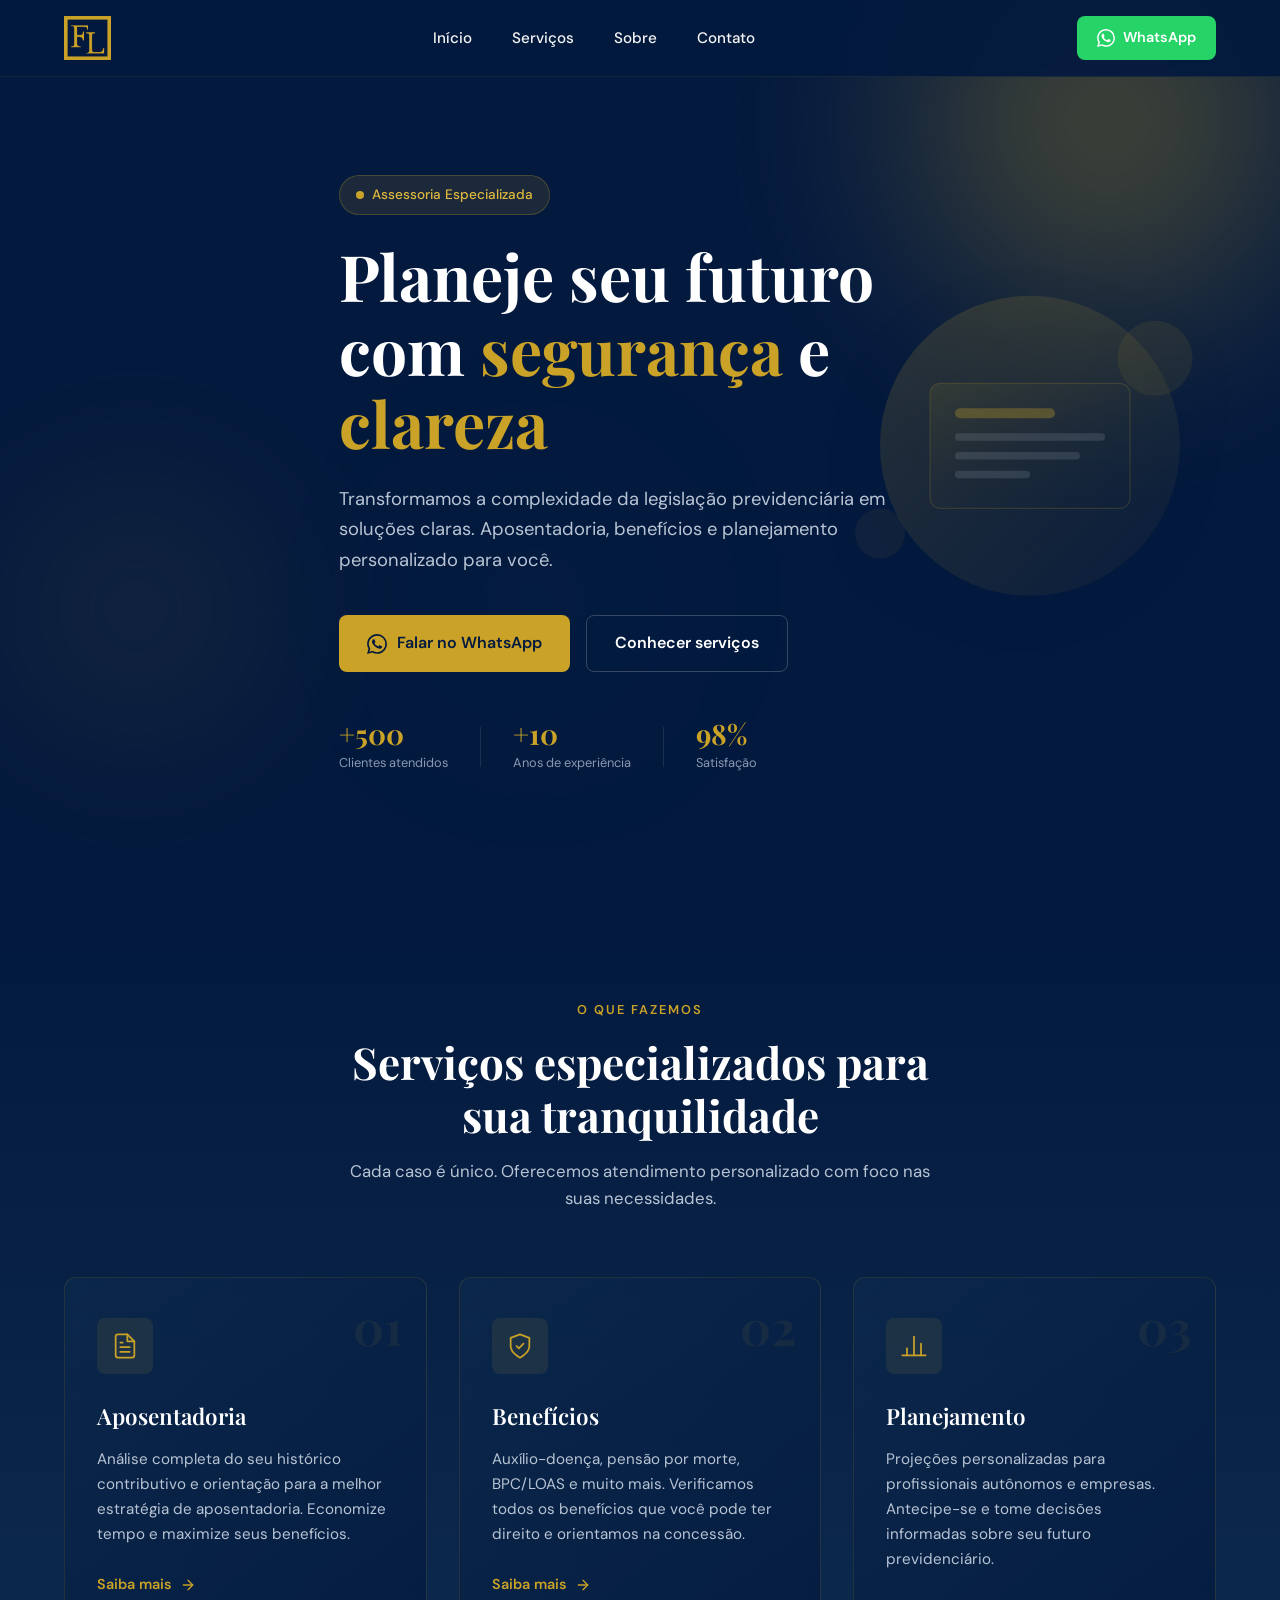
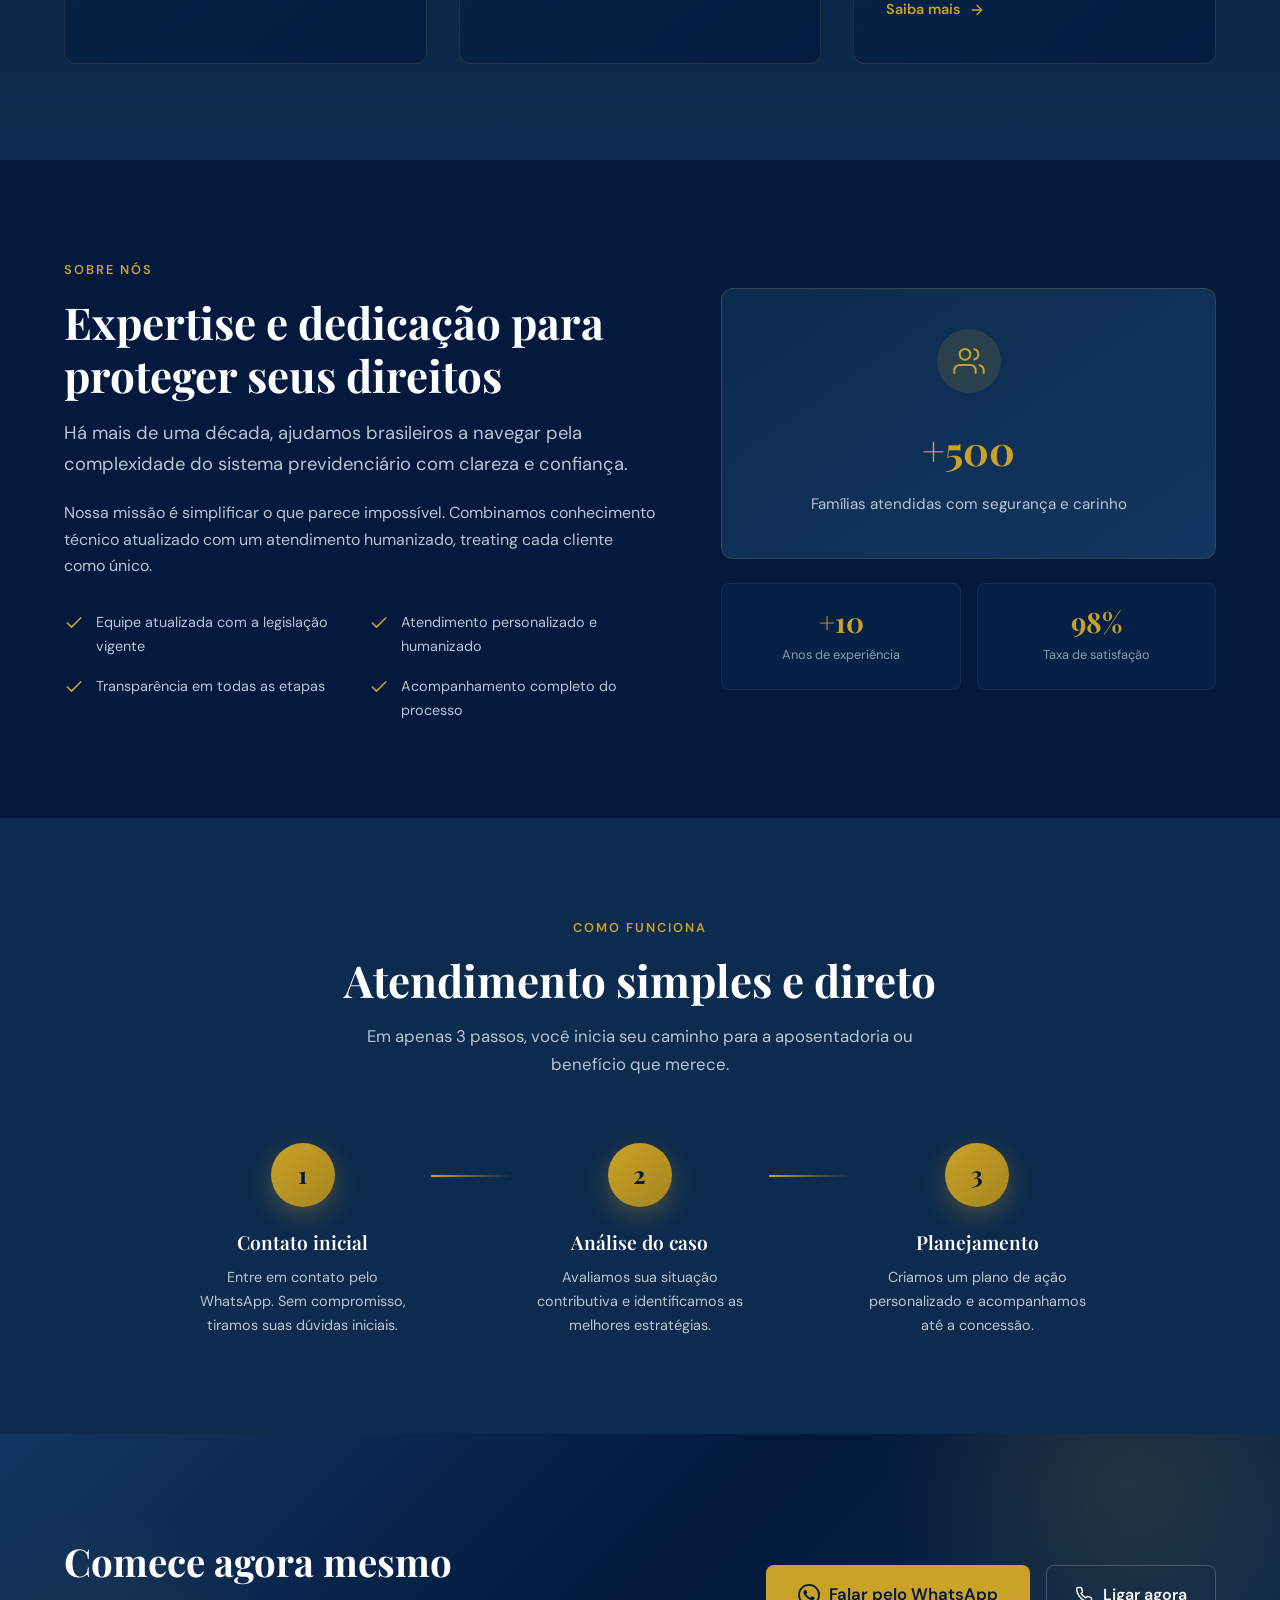
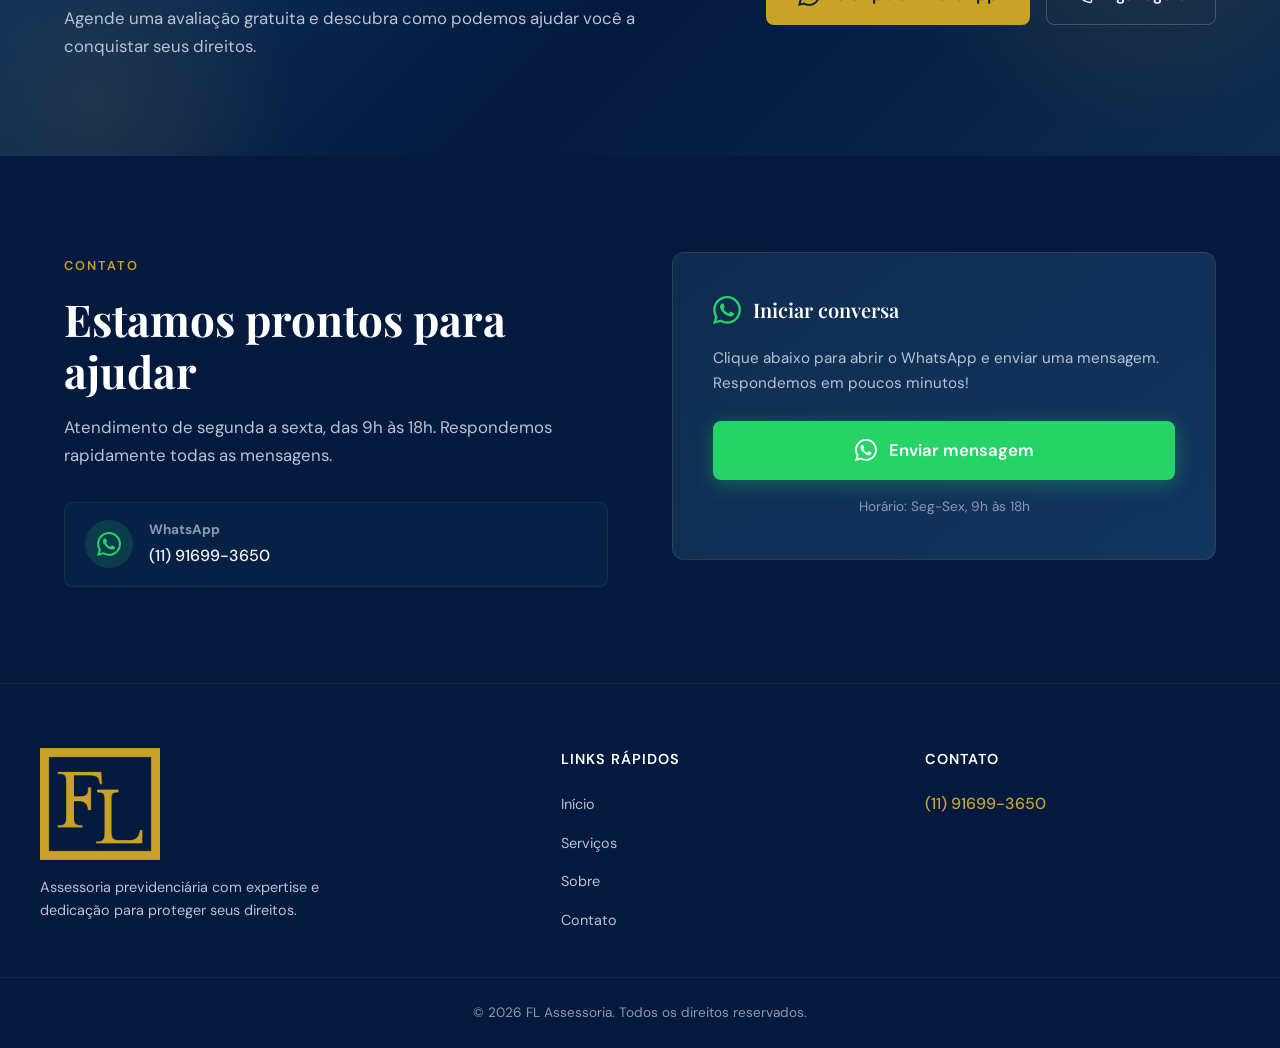
==== commit 3d84ab5c: "refactor: Alterando a logo do cliente" ====
--- a/index.html
+++ b/index.html
@@ -14,7 +14,7 @@
   <header class="header">
     <div class="container header-inner">
       <a href="#" class="logo">
-        <img src="../assets/logo_branca.png" alt="FL Assessoria" width="130" height="54">
+        <img src="../assets/logo.png" alt="FL Assessoria" width="130" height="54">
       </a>
       <button class="menu-toggle" id="menuToggle" aria-label="Abrir menu">
         <span></span>
@@ -316,7 +316,7 @@
   <footer class="footer">
     <div class="container footer-inner">
       <div class="footer-brand">
-        <img src="../assets/logo_branca.png" alt="FL Assessoria" width="120" height="50">
+        <img src="../assets/logo.png" alt="FL Assessoria" width="120" height="50">
         <p>Assessoria previdenciária com expertise e dedicação para proteger seus direitos.</p>
       </div>
       <div class="footer-links">
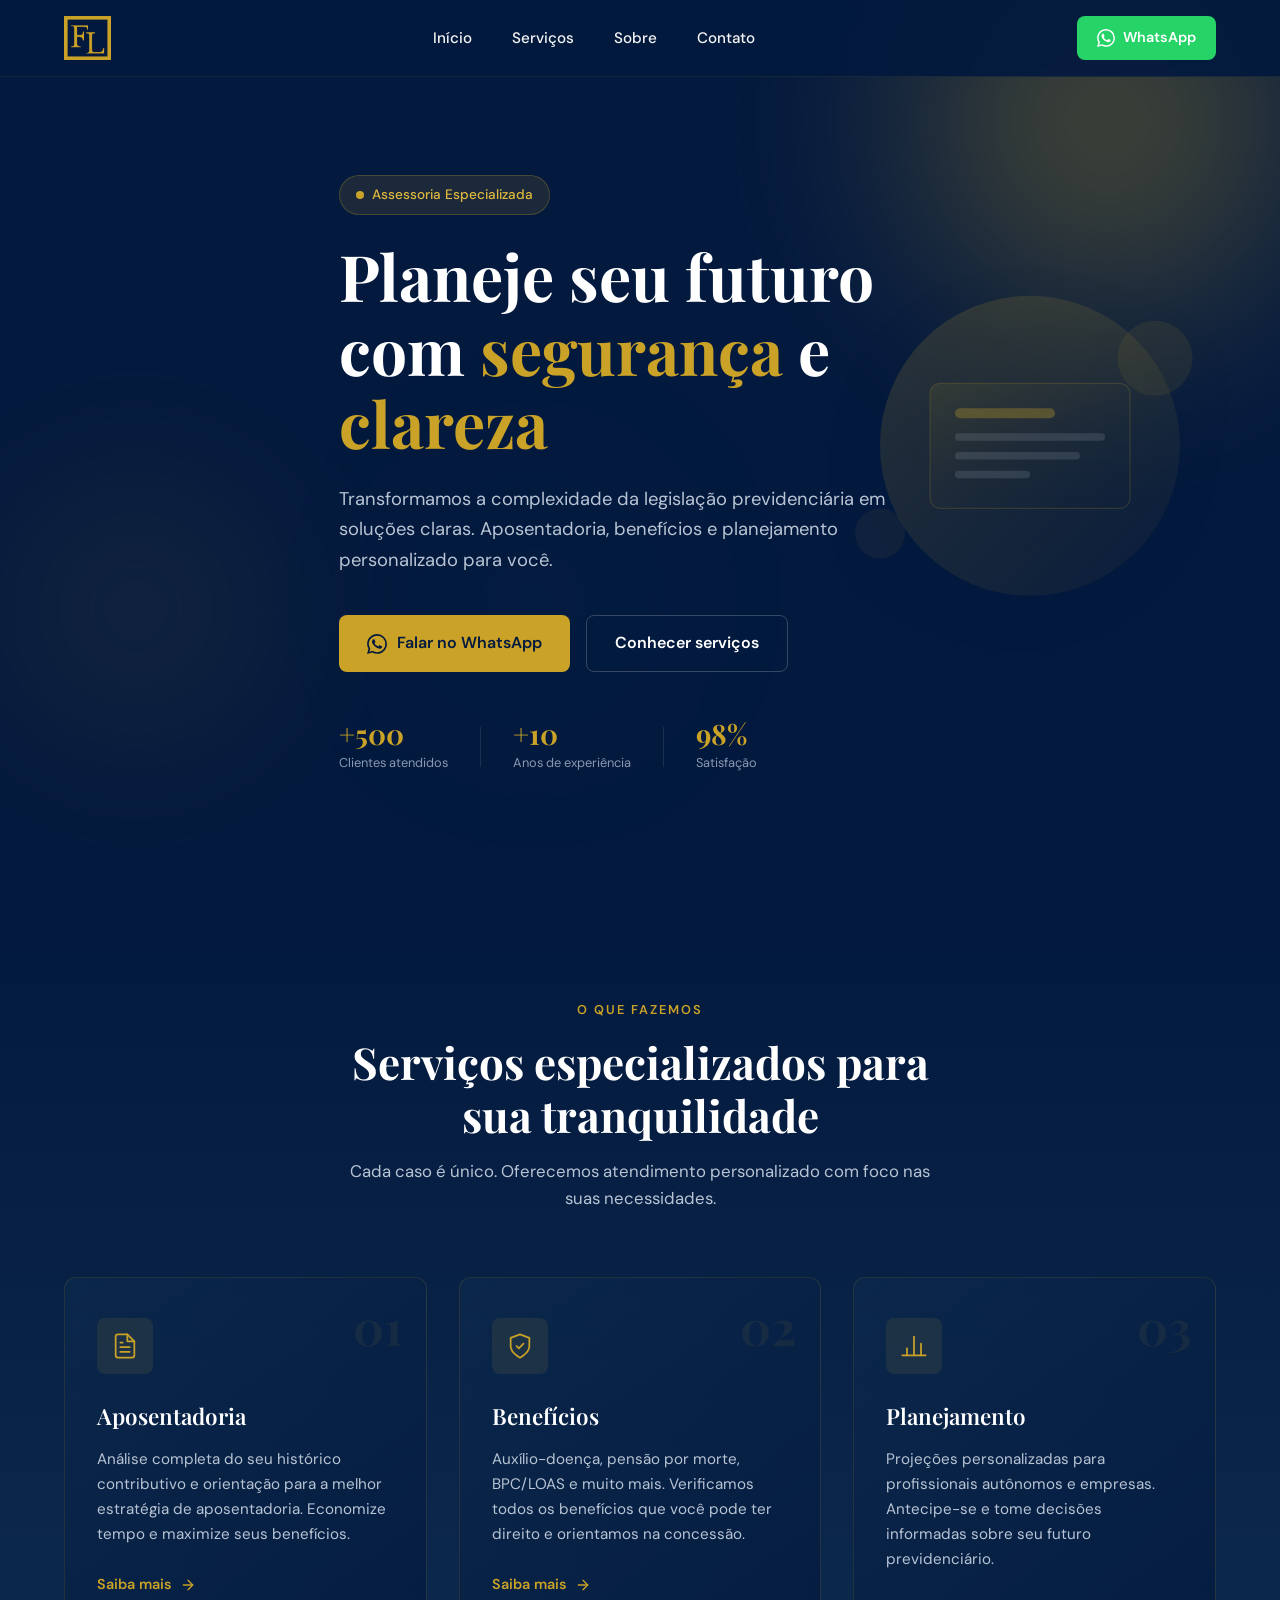
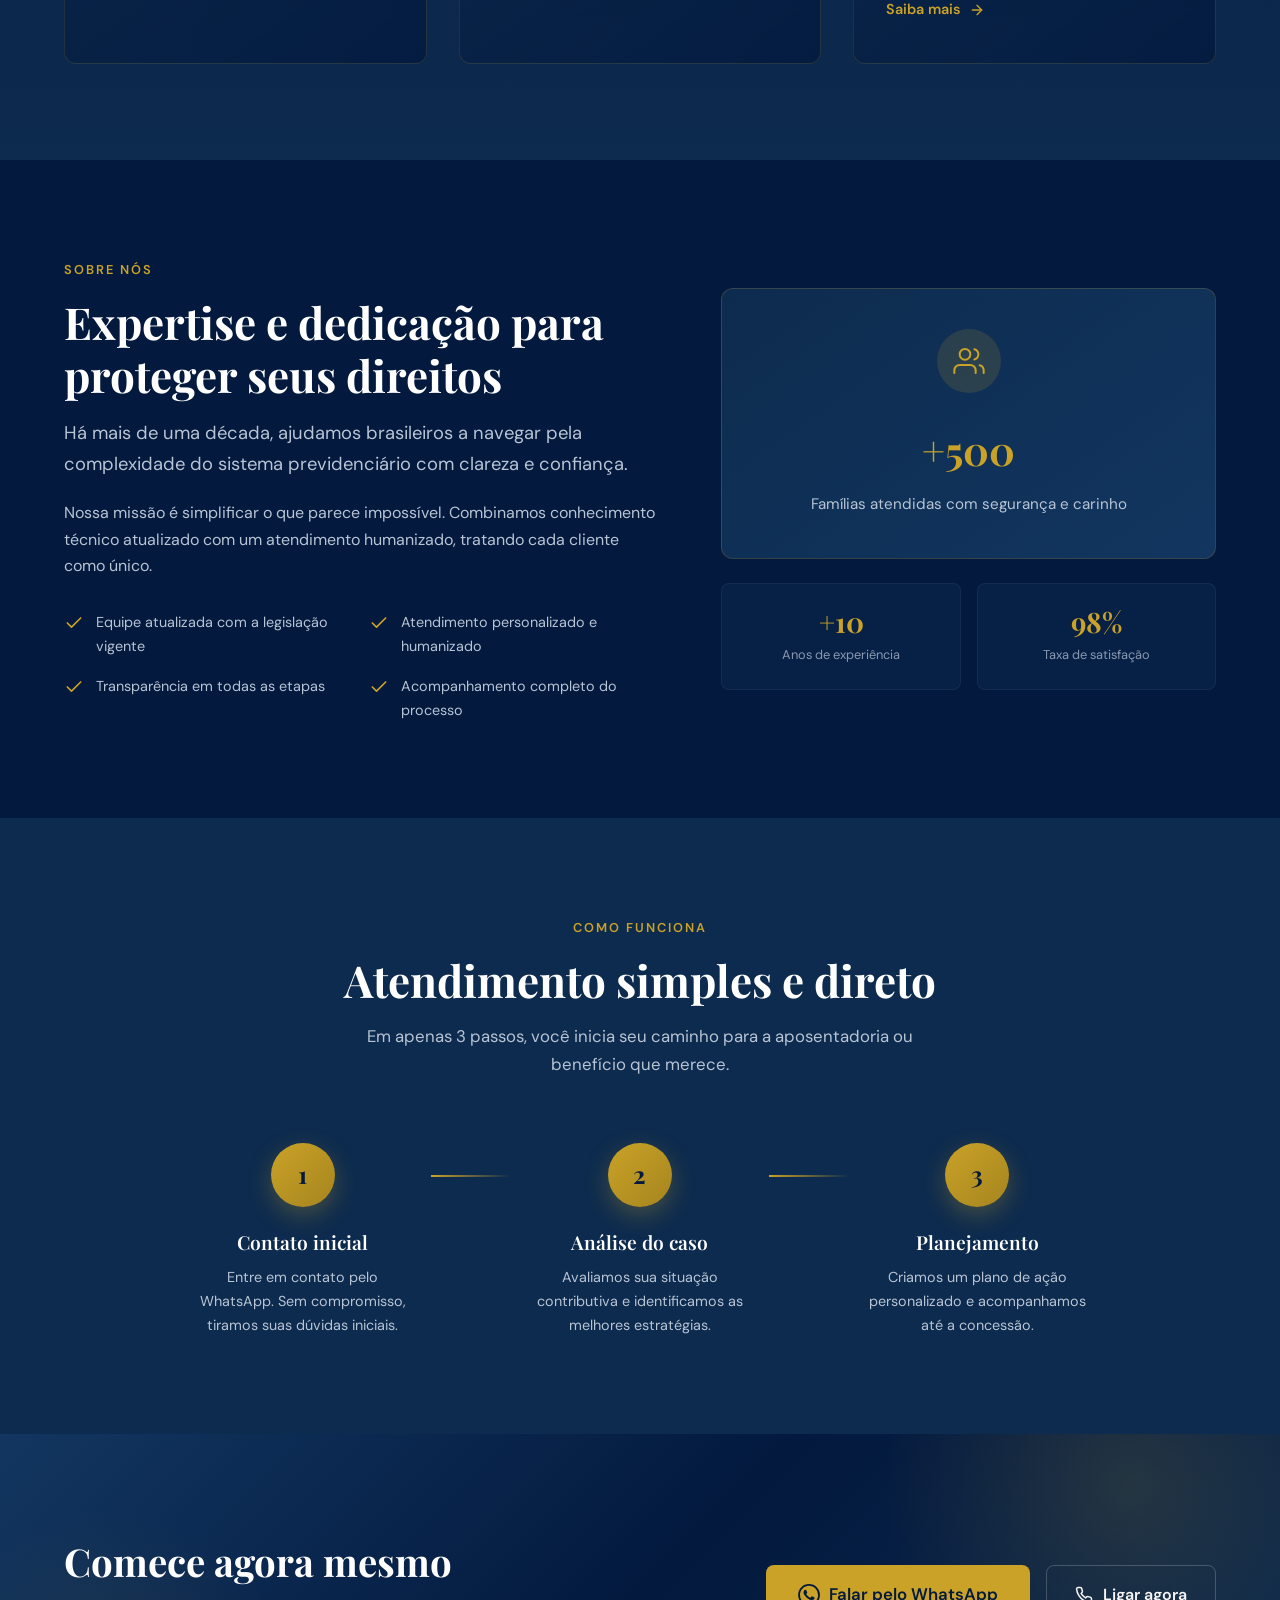
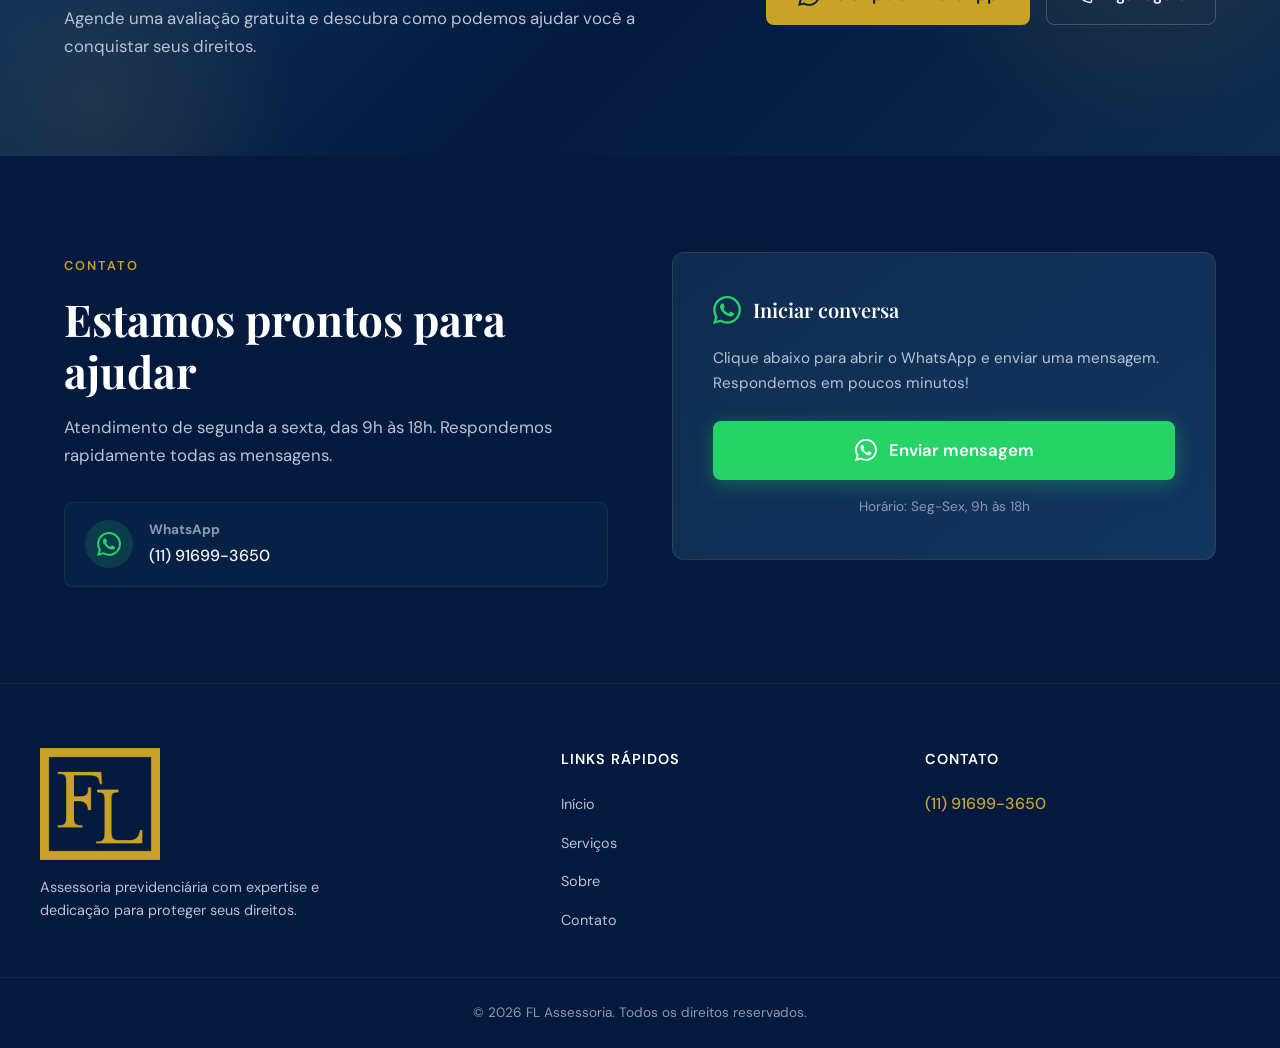
==== commit 7979d228: "Melhorando o SEO" ====
--- a/index.html
+++ b/index.html
@@ -3,18 +3,60 @@
 <head>
   <meta charset="UTF-8">
   <meta name="viewport" content="width=device-width, initial-scale=1.0">
-  <title>FL Assessoria | Planejamento e Benefícios</title>
-  <meta name="description" content="Assessoria previdenciária especializada. Aposentadoria, benefícios e planejamento para seu futuro.">
+  <title>Assessoria Previdenciária | Aposentadoria INSS e Benefícios – FL Assessoria</title>
+  <meta name="description" content="Assessoria previdenciária especializada em aposentadoria INSS, auxílio-doença, pensão por morte, BPC/LOAS e planejamento previdenciário. Atendimento personalizado pelo WhatsApp.">
+  <meta name="robots" content="index, follow">
+  <meta name="theme-color" content="#03193E">
+  <link rel="canonical" href="https://flassessoriaprevidenciaria.com.br/">
+
+  <!-- Open Graph -->
+  <meta property="og:type" content="website">
+  <meta property="og:site_name" content="FL Assessoria">
+  <meta property="og:title" content="Assessoria Previdenciária | Aposentadoria INSS e Benefícios – FL Assessoria">
+  <meta property="og:description" content="Assessoria previdenciária especializada em aposentadoria INSS, benefícios e planejamento previdenciário. Atendimento personalizado pelo WhatsApp.">
+  <meta property="og:url" content="https://flassessoriaprevidenciaria.com.br/">
+  <meta property="og:image" content="https://flassessoriaprevidenciaria.com.br/assets/logo.png">
+  <meta property="og:locale" content="pt_BR">
+
+  <!-- Twitter Card -->
+  <meta name="twitter:card" content="summary">
+  <meta name="twitter:title" content="Assessoria Previdenciária | Aposentadoria INSS e Benefícios – FL Assessoria">
+  <meta name="twitter:description" content="Assessoria previdenciária especializada em aposentadoria INSS, benefícios e planejamento previdenciário. Atendimento personalizado pelo WhatsApp.">
+  <meta name="twitter:image" content="https://flassessoriaprevidenciaria.com.br/assets/logo.png">
+
+  <link rel="icon" type="image/png" href="favicon.png">
   <link rel="preconnect" href="https://fonts.googleapis.com">
   <link rel="preconnect" href="https://fonts.gstatic.com" crossorigin>
   <link href="https://fonts.googleapis.com/css2?family=DM+Sans:wght@400;500;600;700&family=Playfair+Display:wght@600;700&display=swap" rel="stylesheet">
   <link rel="stylesheet" href="styles.css">
+
+  <script type="application/ld+json">
+  {
+    "@context": "https://schema.org",
+    "@type": "ProfessionalService",
+    "name": "FL Assessoria Previdenciária",
+    "description": "Assessoria previdenciária especializada em aposentadoria INSS, benefícios e planejamento previdenciário.",
+    "url": "https://flassessoriaprevidenciaria.com.br/",
+    "logo": "https://flassessoriaprevidenciaria.com.br/assets/logo.png",
+    "image": "https://flassessoriaprevidenciaria.com.br/assets/logo.png",
+    "telephone": "+55-11-91699-3650",
+    "areaServed": "BR",
+    "openingHoursSpecification": {
+      "@type": "OpeningHoursSpecification",
+      "dayOfWeek": ["Monday", "Tuesday", "Wednesday", "Thursday", "Friday"],
+      "opens": "09:00",
+      "closes": "18:00"
+    },
+    "sameAs": ["https://wa.me/5511916993650"],
+    "knowsAbout": ["Aposentadoria INSS", "Auxílio-doença", "Pensão por morte", "BPC/LOAS", "Planejamento previdenciário"]
+  }
+  </script>
 </head>
 <body>
   <header class="header">
     <div class="container header-inner">
       <a href="#" class="logo">
-        <img src="../assets/logo.png" alt="FL Assessoria" width="130" height="54">
+        <img src="assets/logo.png" alt="FL Assessoria" width="130" height="54">
       </a>
       <button class="menu-toggle" id="menuToggle" aria-label="Abrir menu">
         <span></span>
@@ -169,7 +211,7 @@
             <span class="section-tag">Sobre nós</span>
             <h2 class="section-title">Expertise e dedicação para proteger seus direitos</h2>
             <p class="about-lead">Há mais de uma década, ajudamos brasileiros a navegar pela complexidade do sistema previdenciário com clareza e confiança.</p>
-            <p>Nossa missão é simplificar o que parece impossível. Combinamos conhecimento técnico atualizado com um atendimento humanizado, treating cada cliente como único.</p>
+            <p>Nossa missão é simplificar o que parece impossível. Combinamos conhecimento técnico atualizado com um atendimento humanizado, tratando cada cliente como único.</p>
             <div class="about-features">
               <div class="feature">
                 <svg viewBox="0 0 24 24" fill="none" stroke="currentColor" stroke-width="2" stroke-linecap="round" stroke-linejoin="round">
@@ -316,7 +358,7 @@
   <footer class="footer">
     <div class="container footer-inner">
       <div class="footer-brand">
-        <img src="../assets/logo.png" alt="FL Assessoria" width="120" height="50">
+        <img src="assets/logo.png" alt="FL Assessoria" width="120" height="50" loading="lazy">
         <p>Assessoria previdenciária com expertise e dedicação para proteger seus direitos.</p>
       </div>
       <div class="footer-links">
